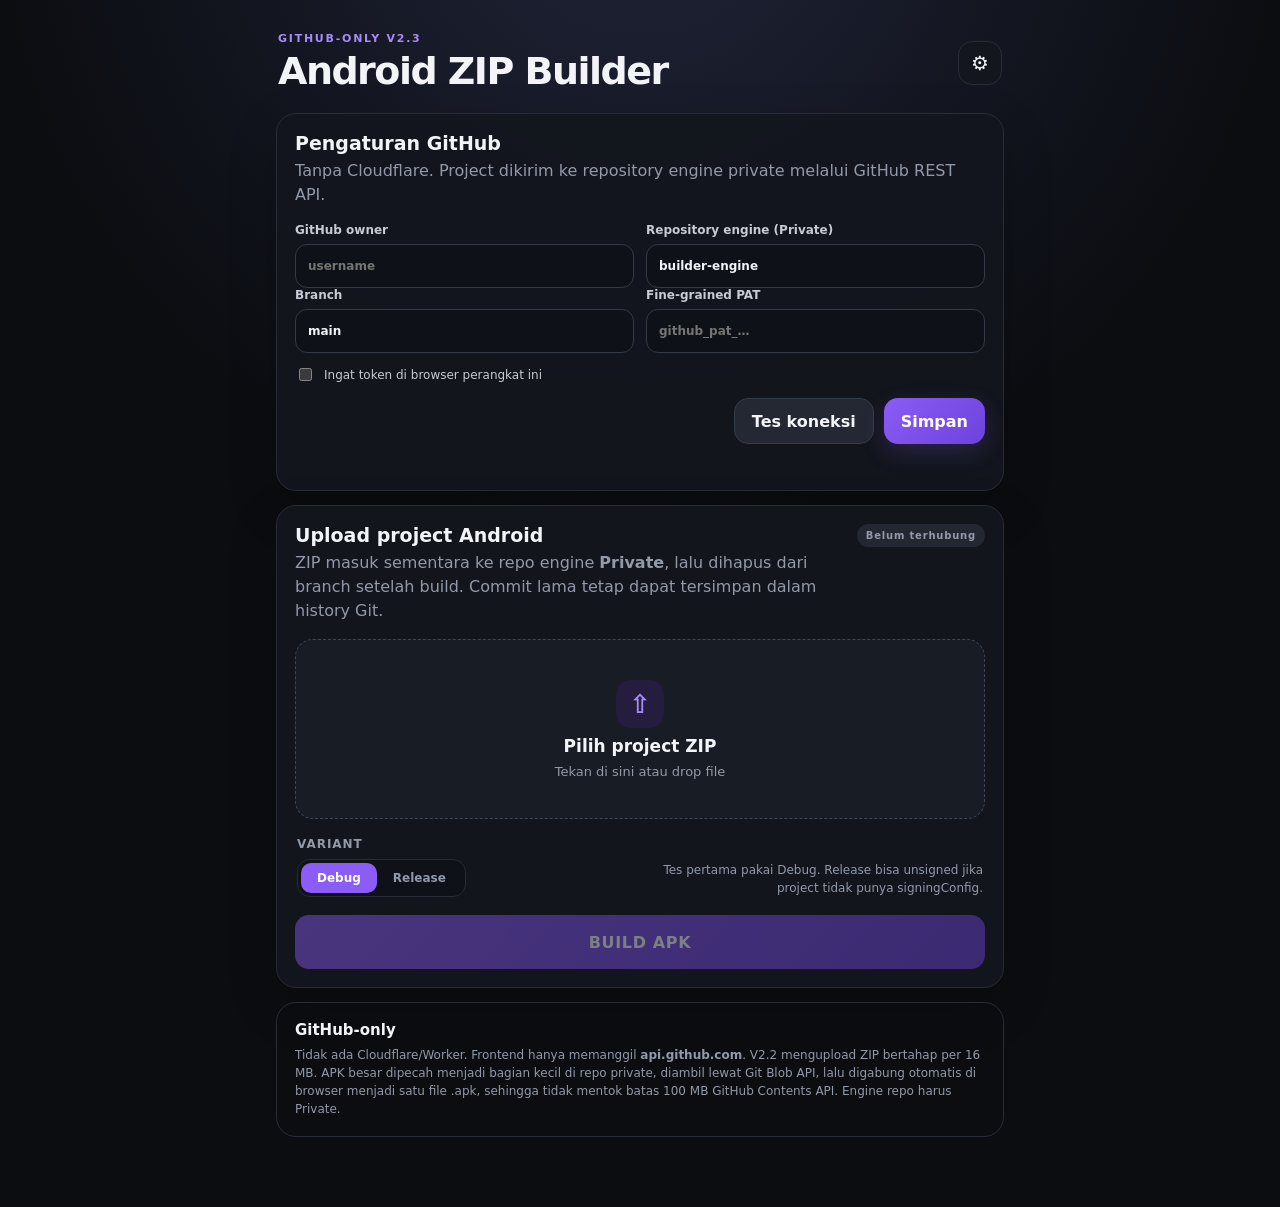
==== index.html @ 6edf6324 "Update version to V2.3 and refine notes Updated version number and modified description for GitHub-o" ====
<!doctype html>
<html lang="id">
<head>
  <meta charset="utf-8">
  <meta name="viewport" content="width=device-width, initial-scale=1, viewport-fit=cover">
  <meta name="theme-color" content="#111318">
  <title>Android ZIP Builder</title>
  <link rel="stylesheet" href="styles.css">
</head>
<body>
  <main class="shell">
    <header class="topbar">
      <div>
        <div class="eyebrow">GITHUB-ONLY V2.3</div>
        <h1>Android ZIP Builder</h1>
      </div>
      <button id="settingsButton" class="icon-button" type="button" aria-label="Pengaturan">⚙</button>
    </header>

    <section id="setupCard" class="card setup-card hidden">
      <div class="card-head">
        <div>
          <h2>Pengaturan GitHub</h2>
          <p>Tanpa Cloudflare. Project dikirim ke repository engine private melalui GitHub REST API.</p>
        </div>
      </div>
      <div class="grid two">
        <label>GitHub owner
          <input id="ownerInput" autocomplete="username" placeholder="username">
        </label>
        <label>Repository engine (Private)
          <input id="repoInput" placeholder="builder-engine">
        </label>
      </div>
      <div class="grid two">
        <label>Branch
          <input id="branchInput" value="main" placeholder="main">
        </label>
        <label>Fine-grained PAT
          <input id="tokenInput" type="password" autocomplete="off" placeholder="github_pat_…">
        </label>
      </div>
      <label class="checkbox-row">
        <input id="rememberTokenInput" type="checkbox">
        <span>Ingat token di browser perangkat ini</span>
      </label>
      <div class="row actions-row">
        <button id="testButton" class="button secondary" type="button">Tes koneksi</button>
        <button id="saveButton" class="button primary" type="button">Simpan</button>
      </div>
      <div id="connectionResult" class="micro"></div>
    </section>

    <section class="card hero-card">
      <div class="card-head">
        <div>
          <h2>Upload project Android</h2>
          <p>ZIP masuk sementara ke repo engine <b>Private</b>, lalu dihapus dari branch setelah build. Commit lama tetap dapat tersimpan dalam history Git.</p>
        </div>
        <span id="connectionBadge" class="badge muted">Belum terhubung</span>
      </div>

      <input id="fileInput" type="file" accept=".zip,application/zip" hidden>
      <button id="dropZone" class="drop-zone" type="button">
        <span class="drop-icon">⇧</span>
        <strong id="fileTitle">Pilih project ZIP</strong>
        <span id="fileMeta">Tekan di sini atau drop file</span>
      </button>

      <div class="build-options">
        <div>
          <span class="label-title">Variant</span>
          <div class="segmented" role="group" aria-label="Build variant">
            <label><input type="radio" name="variant" value="debug" checked><span>Debug</span></label>
            <label><input type="radio" name="variant" value="release"><span>Release</span></label>
          </div>
        </div>
        <p class="hint">Tes pertama pakai Debug. Release bisa unsigned jika project tidak punya signingConfig.</p>
      </div>

      <button id="buildButton" class="button primary build-button" type="button" disabled>BUILD APK</button>
    </section>

    <section id="statusCard" class="card hidden">
      <div class="card-head">
        <div>
          <h2 id="statusTitle">Menyiapkan build</h2>
          <p id="statusSubtitle">Belum ada proses.</p>
        </div>
        <span id="statusBadge" class="badge">WAIT</span>
      </div>
      <div class="progress-track"><div id="progressBar" class="progress-bar"></div></div>
      <div id="steps" class="steps"></div>
      <pre id="logBox" class="log-box"></pre>
      <div id="resultArea" class="result-area hidden"></div>
    </section>

    <section class="card note-card">
      <h3>GitHub-only</h3>
      <p>Tidak ada Cloudflare/Worker. Frontend hanya memanggil <b>api.github.com</b>. V2.2 mengupload ZIP bertahap per 16 MB. APK besar dipecah menjadi bagian kecil di repo private, diambil lewat Git Blob API, lalu digabung otomatis di browser menjadi satu file .apk, sehingga tidak mentok batas 100 MB GitHub Contents API. Engine repo harus Private.</p>
    </section>
  </main>

  <script src="app.js?v=230fix"></script>
</body>
  </html>
---- styles.css ----
:root {
  color-scheme: dark;
  --bg: #0b0d11;
  --panel: #13161d;
  --panel-2: #181c24;
  --line: #272c37;
  --text: #f2f4f8;
  --muted: #9299a8;
  --accent: #8b5cf6;
  --accent-2: #a78bfa;
  --ok: #32d583;
  --bad: #f97066;
  --warn: #fdb022;
  --radius: 20px;
  font-family: Inter, ui-sans-serif, system-ui, -apple-system, BlinkMacSystemFont, "Segoe UI", sans-serif;
}
* { box-sizing: border-box; }
body {
  margin: 0;
  min-height: 100vh;
  background: radial-gradient(circle at 50% -10%, #202438 0, var(--bg) 44%);
  color: var(--text);
}
button, input { font: inherit; }
button { -webkit-tap-highlight-color: transparent; }
.shell { width: min(760px, 100%); margin: 0 auto; padding: 24px 16px 56px; }
.topbar { display: flex; align-items: center; justify-content: space-between; gap: 16px; padding: 8px 2px 20px; }
h1, h2, h3, p { margin-top: 0; }
h1 { margin-bottom: 0; font-size: clamp(26px, 7vw, 38px); letter-spacing: -0.04em; }
h2 { margin-bottom: 5px; font-size: 19px; }
h3 { margin-bottom: 7px; font-size: 15px; }
p { margin-bottom: 0; color: var(--muted); line-height: 1.5; }
.eyebrow { color: var(--accent-2); font-size: 11px; font-weight: 800; letter-spacing: .16em; margin-bottom: 4px; }
.card { background: color-mix(in srgb, var(--panel) 94%, transparent); border: 1px solid var(--line); border-radius: var(--radius); padding: 18px; margin-bottom: 14px; box-shadow: 0 18px 50px rgba(0,0,0,.18); }
.card-head { display: flex; justify-content: space-between; gap: 12px; align-items: flex-start; margin-bottom: 16px; }
.icon-button { width: 44px; height: 44px; border-radius: 14px; border: 1px solid var(--line); background: var(--panel); color: var(--text); font-size: 20px; }
.drop-zone { width: 100%; min-height: 180px; border: 1.5px dashed #3d4454; border-radius: 18px; background: var(--panel-2); color: var(--text); display: flex; flex-direction: column; justify-content: center; align-items: center; gap: 8px; padding: 24px; cursor: pointer; }
.drop-zone.drag { border-color: var(--accent-2); background: #1d1830; }
.drop-icon { display: grid; place-items: center; width: 48px; height: 48px; border-radius: 15px; background: #261d3e; color: var(--accent-2); font-size: 26px; font-weight: 800; }
.drop-zone strong { font-size: 17px; }
.drop-zone span:last-child { color: var(--muted); font-size: 13px; }
.build-options { display: flex; justify-content: space-between; align-items: end; gap: 16px; padding: 18px 2px 4px; }
.label-title { display: block; color: var(--muted); font-size: 12px; font-weight: 700; margin-bottom: 8px; text-transform: uppercase; letter-spacing: .08em; }
.segmented { display: inline-flex; background: #0e1117; border: 1px solid var(--line); border-radius: 13px; padding: 3px; }
.segmented input { display: none; }
.segmented span { display: block; padding: 8px 16px; border-radius: 10px; color: var(--muted); cursor: pointer; }
.segmented input:checked + span { background: var(--accent); color: white; }
.hint { max-width: 330px; font-size: 12px; text-align: right; }
.button { border: 0; border-radius: 14px; min-height: 46px; padding: 0 17px; font-weight: 800; cursor: pointer; }
.button.primary { color: white; background: linear-gradient(135deg, var(--accent), #6d42dc); box-shadow: 0 8px 24px rgba(139,92,246,.2); }
.button.secondary { color: var(--text); background: #232833; border: 1px solid #343b49; }
.button:disabled { opacity: .45; cursor: not-allowed; box-shadow: none; }
.build-button { width: 100%; margin-top: 14px; min-height: 54px; letter-spacing: .04em; }
.badge { border-radius: 999px; padding: 6px 9px; font-size: 10px; font-weight: 900; letter-spacing: .08em; color: #d8ccff; background: #2d2250; white-space: nowrap; }
.badge.muted { color: var(--muted); background: #232732; }
.badge.ok { color: #b8f6d5; background: #123525; }
.badge.bad { color: #ffd0cc; background: #471c1b; }
.grid { display: grid; gap: 12px; }
.grid.two { grid-template-columns: 1fr 1fr; }
label { color: #c6cbd5; font-size: 12px; font-weight: 700; }
input[type=text], input[type=password], input:not([type]) { width: 100%; margin-top: 7px; min-height: 44px; border: 1px solid #343a46; border-radius: 12px; background: #0e1117; color: var(--text); padding: 0 12px; outline: none; }
input:focus { border-color: var(--accent-2); }
.checkbox-row { display: flex; align-items: center; gap: 9px; margin-top: 12px; font-weight: 500; }
.row { display: flex; gap: 10px; align-items: center; }
.actions-row { justify-content: flex-end; margin-top: 14px; }
.micro { min-height: 18px; color: var(--muted); font-size: 12px; margin-top: 10px; }
.progress-track { height: 8px; border-radius: 999px; background: #0d1016; overflow: hidden; border: 1px solid #252a34; }
.progress-bar { width: 3%; height: 100%; background: linear-gradient(90deg, var(--accent), var(--accent-2)); transition: width .35s ease; }
.steps { display: grid; gap: 7px; margin: 15px 0; }
.step { display: flex; gap: 10px; align-items: center; background: #10131a; border: 1px solid #242934; border-radius: 11px; padding: 9px 11px; font-size: 12px; color: #c8cdd7; }
.step .dot { width: 8px; height: 8px; border-radius: 50%; background: #535b69; flex: 0 0 auto; }
.step.active .dot { background: var(--warn); box-shadow: 0 0 0 4px rgba(253,176,34,.1); }
.step.done .dot { background: var(--ok); }
.step.failed .dot { background: var(--bad); }
.log-box { display: none; max-height: 260px; overflow: auto; background: #080a0e; border: 1px solid #252a33; border-radius: 12px; padding: 12px; color: #b8bfcc; font: 11px/1.55 ui-monospace, SFMono-Regular, Menlo, monospace; white-space: pre-wrap; }
.result-area { margin-top: 14px; display: grid; gap: 9px; }
.result-row { display: flex; justify-content: space-between; gap: 12px; align-items: center; padding: 11px 12px; border-radius: 12px; border: 1px solid #2d3440; background: #10141b; }
.result-row .name { min-width: 0; overflow: hidden; text-overflow: ellipsis; white-space: nowrap; font-size: 12px; }
.result-row button { flex: 0 0 auto; }
.note-card { background: transparent; box-shadow: none; }
.note-card p { font-size: 12px; }
.hidden { display: none !important; }

@media (max-width: 620px) {
  .shell { padding-top: 14px; }
  .grid.two { grid-template-columns: 1fr; }
  .build-options { align-items: flex-start; flex-direction: column; }
  .hint { text-align: left; }
  .card { padding: 16px; }
  .card-head { align-items: flex-start; }
         }
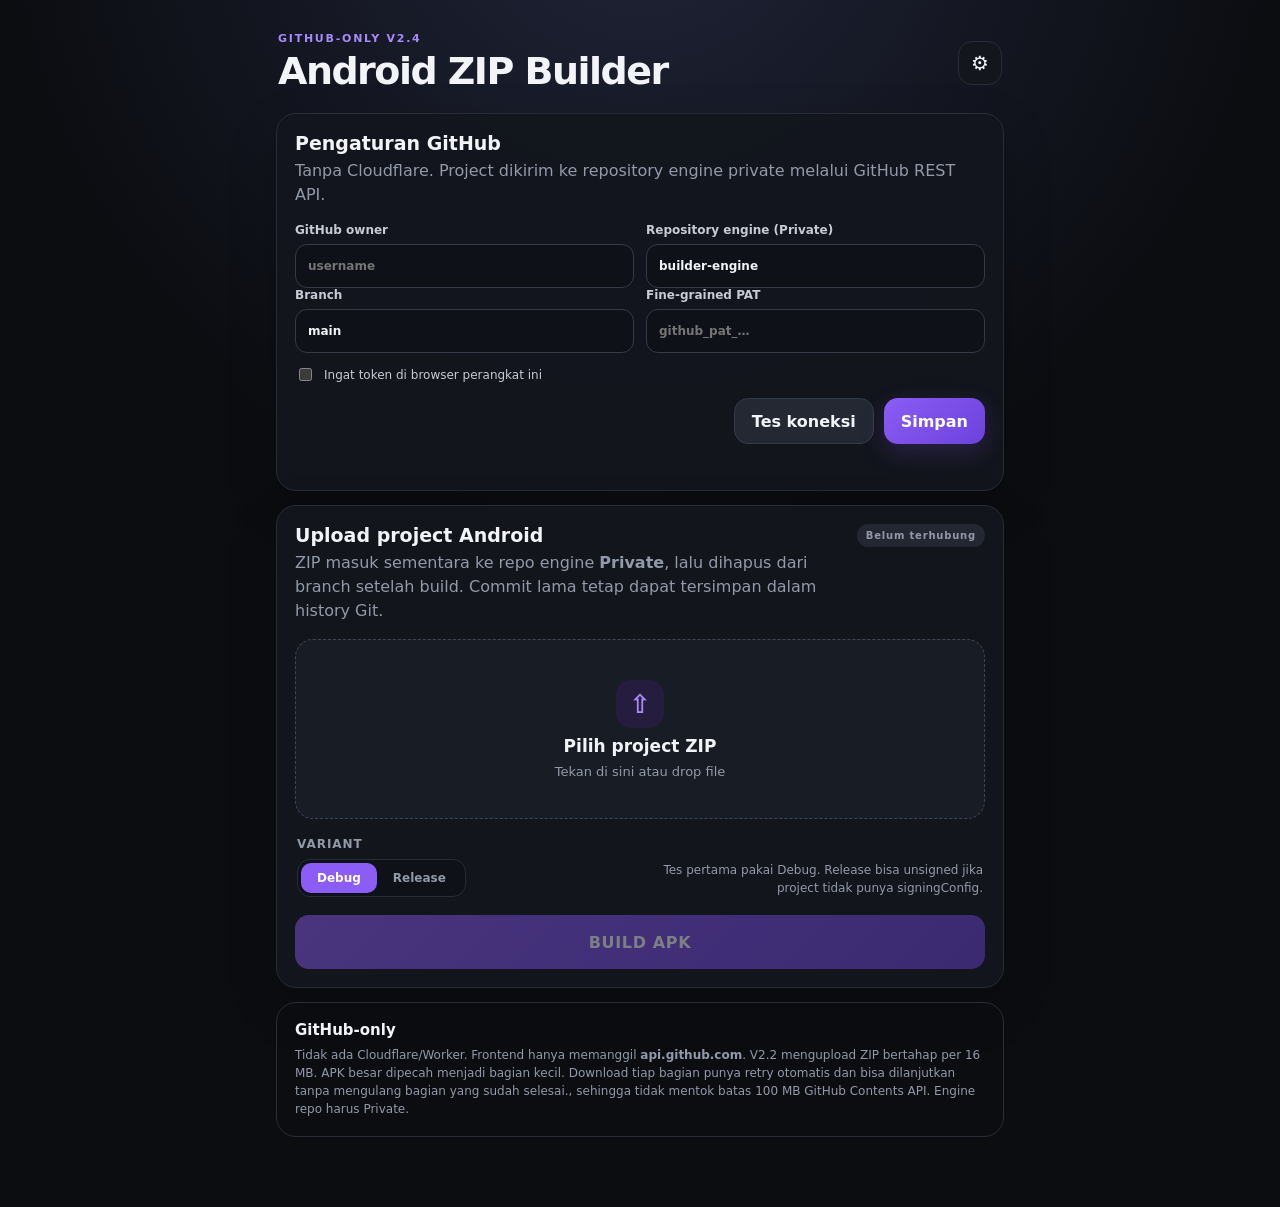
==== commit 8100e371: "Update version to V2.4 and enhance note details Updated version number and improved description for " ====
--- a/index.html
+++ b/index.html
@@ -11,7 +11,7 @@
   <main class="shell">
     <header class="topbar">
       <div>
-        <div class="eyebrow">GITHUB-ONLY V2.3</div>
+        <div class="eyebrow">GITHUB-ONLY V2.4</div>
         <h1>Android ZIP Builder</h1>
       </div>
       <button id="settingsButton" class="icon-button" type="button" aria-label="Pengaturan">⚙</button>
@@ -97,11 +97,10 @@
 
     <section class="card note-card">
       <h3>GitHub-only</h3>
-      <p>Tidak ada Cloudflare/Worker. Frontend hanya memanggil <b>api.github.com</b>. V2.2 mengupload ZIP bertahap per 16 MB. APK besar dipecah menjadi bagian kecil di repo private, diambil lewat Git Blob API, lalu digabung otomatis di browser menjadi satu file .apk, sehingga tidak mentok batas 100 MB GitHub Contents API. Engine repo harus Private.</p>
+      <p>Tidak ada Cloudflare/Worker. Frontend hanya memanggil <b>api.github.com</b>. V2.2 mengupload ZIP bertahap per 16 MB. APK besar dipecah menjadi bagian kecil. Download tiap bagian punya retry otomatis dan bisa dilanjutkan tanpa mengulang bagian yang sudah selesai., sehingga tidak mentok batas 100 MB GitHub Contents API. Engine repo harus Private.</p>
     </section>
   </main>
 
-  <script src="app.js?v=230fix"></script>
+  <script src="app.js?v=240retry"></script>
 </body>
-  </html>
-  
+</html>
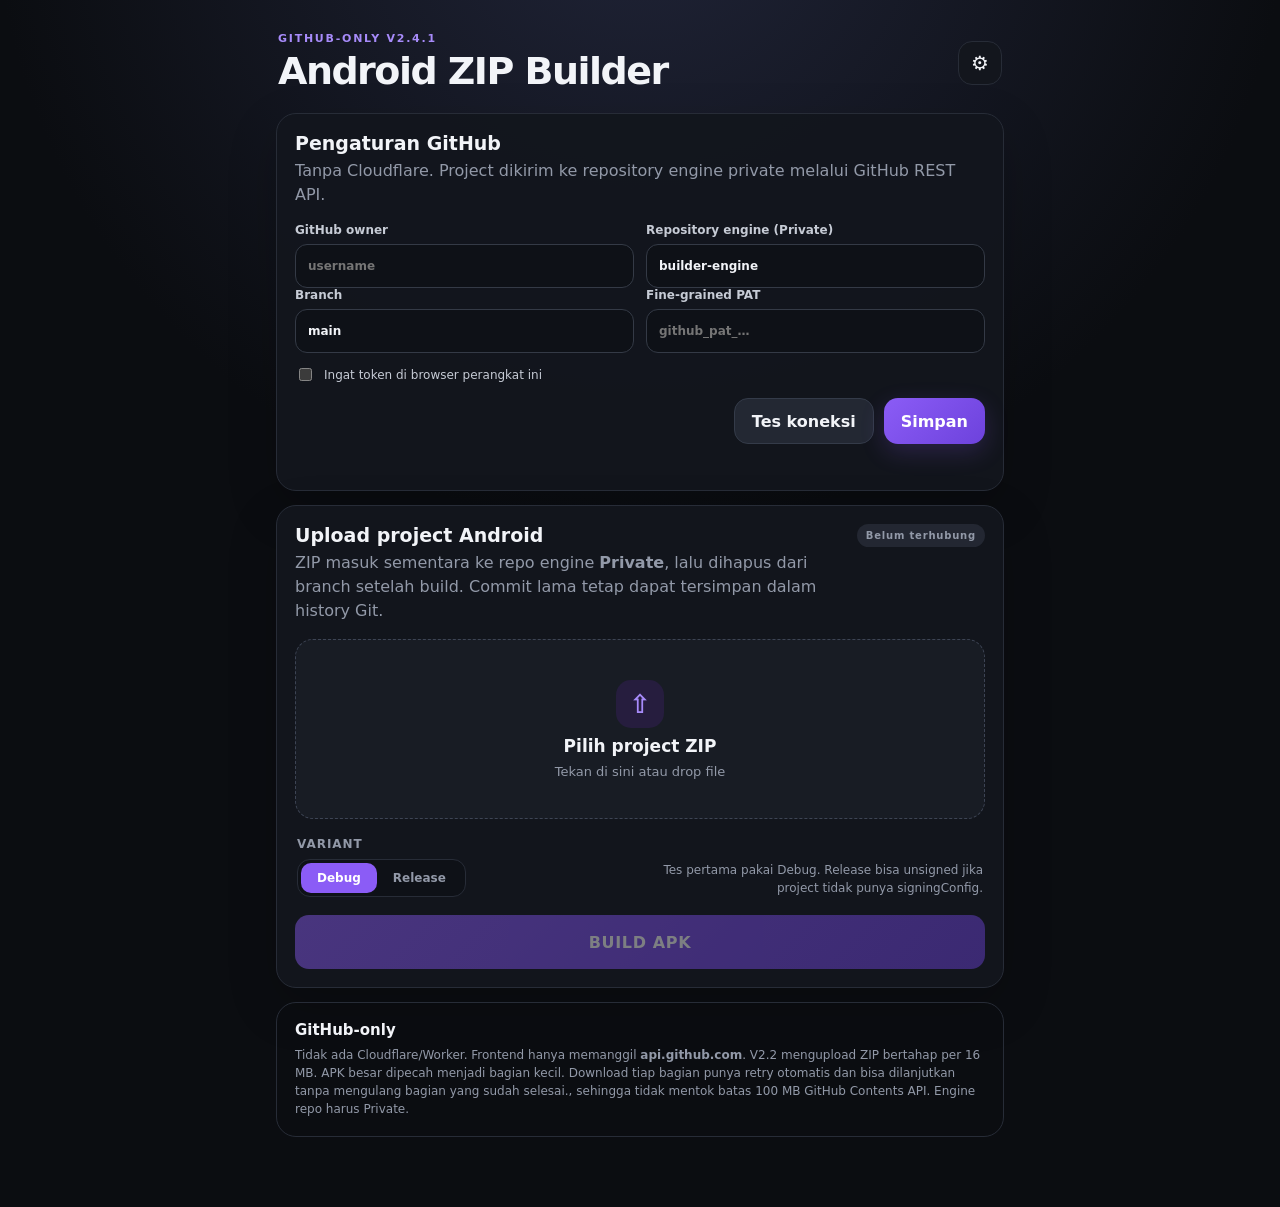
==== commit ab7d3ffa: "Update version number and script source in index.html" ====
--- a/index.html
+++ b/index.html
@@ -11,7 +11,7 @@
   <main class="shell">
     <header class="topbar">
       <div>
-        <div class="eyebrow">GITHUB-ONLY V2.4</div>
+        <div class="eyebrow">GITHUB-ONLY V2.4.1</div>
         <h1>Android ZIP Builder</h1>
       </div>
       <button id="settingsButton" class="icon-button" type="button" aria-label="Pengaturan">⚙</button>
@@ -101,6 +101,7 @@
     </section>
   </main>
 
-  <script src="app.js?v=240retry"></script>
+  <script src="app.js?v=241log"></script>
 </body>
-</html>
+  </html>
+  
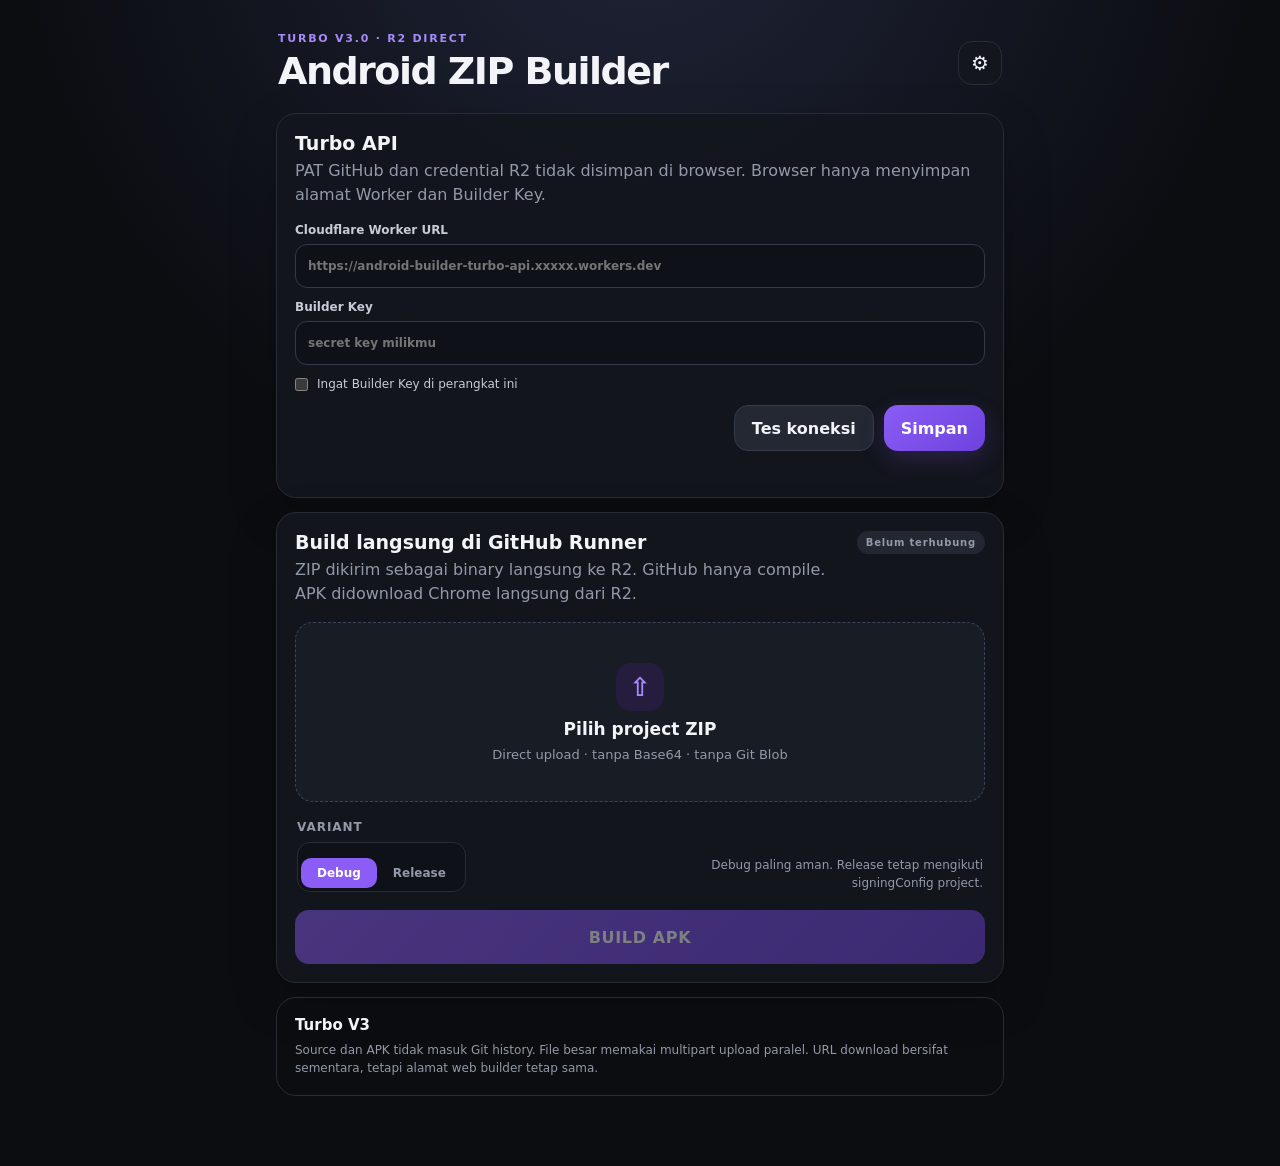
==== commit 47960e70: "Add files via upload" ====
--- a/index.html
+++ b/index.html
@@ -3,15 +3,15 @@
 <head>
   <meta charset="utf-8">
   <meta name="viewport" content="width=device-width, initial-scale=1, viewport-fit=cover">
-  <meta name="theme-color" content="#111318">
-  <title>Android ZIP Builder</title>
-  <link rel="stylesheet" href="styles.css">
+  <meta name="theme-color" content="#0b0d11">
+  <title>Android ZIP Builder Turbo</title>
+  <link rel="stylesheet" href="styles.css?v=300">
 </head>
 <body>
   <main class="shell">
     <header class="topbar">
       <div>
-        <div class="eyebrow">GITHUB-ONLY V2.4.1</div>
+        <div class="eyebrow">TURBO V3.0 · R2 DIRECT</div>
         <h1>Android ZIP Builder</h1>
       </div>
       <button id="settingsButton" class="icon-button" type="button" aria-label="Pengaturan">⚙</button>
@@ -20,29 +20,19 @@
     <section id="setupCard" class="card setup-card hidden">
       <div class="card-head">
         <div>
-          <h2>Pengaturan GitHub</h2>
-          <p>Tanpa Cloudflare. Project dikirim ke repository engine private melalui GitHub REST API.</p>
+          <h2>Turbo API</h2>
+          <p>PAT GitHub dan credential R2 tidak disimpan di browser. Browser hanya menyimpan alamat Worker dan Builder Key.</p>
         </div>
       </div>
-      <div class="grid two">
-        <label>GitHub owner
-          <input id="ownerInput" autocomplete="username" placeholder="username">
-        </label>
-        <label>Repository engine (Private)
-          <input id="repoInput" placeholder="builder-engine">
-        </label>
-      </div>
-      <div class="grid two">
-        <label>Branch
-          <input id="branchInput" value="main" placeholder="main">
-        </label>
-        <label>Fine-grained PAT
-          <input id="tokenInput" type="password" autocomplete="off" placeholder="github_pat_…">
-        </label>
-      </div>
+      <label>Cloudflare Worker URL
+        <input id="workerInput" type="text" inputmode="url" placeholder="https://android-builder-turbo-api.xxxxx.workers.dev">
+      </label>
+      <label>Builder Key
+        <input id="keyInput" type="password" autocomplete="off" placeholder="secret key milikmu">
+      </label>
       <label class="checkbox-row">
-        <input id="rememberTokenInput" type="checkbox">
-        <span>Ingat token di browser perangkat ini</span>
+        <input id="rememberKeyInput" type="checkbox">
+        <span>Ingat Builder Key di perangkat ini</span>
       </label>
       <div class="row actions-row">
         <button id="testButton" class="button secondary" type="button">Tes koneksi</button>
@@ -54,8 +44,8 @@
     <section class="card hero-card">
       <div class="card-head">
         <div>
-          <h2>Upload project Android</h2>
-          <p>ZIP masuk sementara ke repo engine <b>Private</b>, lalu dihapus dari branch setelah build. Commit lama tetap dapat tersimpan dalam history Git.</p>
+          <h2>Build langsung di GitHub Runner</h2>
+          <p>ZIP dikirim sebagai binary langsung ke R2. GitHub hanya compile. APK didownload Chrome langsung dari R2.</p>
         </div>
         <span id="connectionBadge" class="badge muted">Belum terhubung</span>
       </div>
@@ -64,7 +54,7 @@
       <button id="dropZone" class="drop-zone" type="button">
         <span class="drop-icon">⇧</span>
         <strong id="fileTitle">Pilih project ZIP</strong>
-        <span id="fileMeta">Tekan di sini atau drop file</span>
+        <span id="fileMeta">Direct upload · tanpa Base64 · tanpa Git Blob</span>
       </button>
 
       <div class="build-options">
@@ -75,7 +65,7 @@
             <label><input type="radio" name="variant" value="release"><span>Release</span></label>
           </div>
         </div>
-        <p class="hint">Tes pertama pakai Debug. Release bisa unsigned jika project tidak punya signingConfig.</p>
+        <p class="hint">Debug paling aman. Release tetap mengikuti signingConfig project.</p>
       </div>
 
       <button id="buildButton" class="button primary build-button" type="button" disabled>BUILD APK</button>
@@ -90,18 +80,18 @@
         <span id="statusBadge" class="badge">WAIT</span>
       </div>
       <div class="progress-track"><div id="progressBar" class="progress-bar"></div></div>
+      <div id="speedLine" class="speed-line"></div>
       <div id="steps" class="steps"></div>
       <pre id="logBox" class="log-box"></pre>
       <div id="resultArea" class="result-area hidden"></div>
     </section>
 
     <section class="card note-card">
-      <h3>GitHub-only</h3>
-      <p>Tidak ada Cloudflare/Worker. Frontend hanya memanggil <b>api.github.com</b>. V2.2 mengupload ZIP bertahap per 16 MB. APK besar dipecah menjadi bagian kecil. Download tiap bagian punya retry otomatis dan bisa dilanjutkan tanpa mengulang bagian yang sudah selesai., sehingga tidak mentok batas 100 MB GitHub Contents API. Engine repo harus Private.</p>
+      <h3>Turbo V3</h3>
+      <p>Source dan APK tidak masuk Git history. File besar memakai multipart upload paralel. URL download bersifat sementara, tetapi alamat web builder tetap sama.</p>
     </section>
   </main>
 
-  <script src="app.js?v=241log"></script>
+  <script src="app.js?v=300"></script>
 </body>
-  </html>
-  
+</html>
--- a/styles.css
+++ b/styles.css
@@ -1,92 +1,18 @@
 :root {
   color-scheme: dark;
-  --bg: #0b0d11;
-  --panel: #13161d;
-  --panel-2: #181c24;
-  --line: #272c37;
-  --text: #f2f4f8;
-  --muted: #9299a8;
-  --accent: #8b5cf6;
-  --accent-2: #a78bfa;
-  --ok: #32d583;
-  --bad: #f97066;
-  --warn: #fdb022;
-  --radius: 20px;
-  font-family: Inter, ui-sans-serif, system-ui, -apple-system, BlinkMacSystemFont, "Segoe UI", sans-serif;
+  --bg:#0b0d11;--panel:#13161d;--panel2:#181c24;--line:#272c37;
+  --text:#f2f4f8;--muted:#9299a8;--accent:#8b5cf6;--accent2:#a78bfa;
+  --ok:#32d583;--bad:#f97066;--warn:#fdb022;--radius:20px;
+  font-family:Inter,ui-sans-serif,system-ui,-apple-system,BlinkMacSystemFont,"Segoe UI",sans-serif;
 }
-* { box-sizing: border-box; }
-body {
-  margin: 0;
-  min-height: 100vh;
-  background: radial-gradient(circle at 50% -10%, #202438 0, var(--bg) 44%);
-  color: var(--text);
-}
-button, input { font: inherit; }
-button { -webkit-tap-highlight-color: transparent; }
-.shell { width: min(760px, 100%); margin: 0 auto; padding: 24px 16px 56px; }
-.topbar { display: flex; align-items: center; justify-content: space-between; gap: 16px; padding: 8px 2px 20px; }
-h1, h2, h3, p { margin-top: 0; }
-h1 { margin-bottom: 0; font-size: clamp(26px, 7vw, 38px); letter-spacing: -0.04em; }
-h2 { margin-bottom: 5px; font-size: 19px; }
-h3 { margin-bottom: 7px; font-size: 15px; }
-p { margin-bottom: 0; color: var(--muted); line-height: 1.5; }
-.eyebrow { color: var(--accent-2); font-size: 11px; font-weight: 800; letter-spacing: .16em; margin-bottom: 4px; }
-.card { background: color-mix(in srgb, var(--panel) 94%, transparent); border: 1px solid var(--line); border-radius: var(--radius); padding: 18px; margin-bottom: 14px; box-shadow: 0 18px 50px rgba(0,0,0,.18); }
-.card-head { display: flex; justify-content: space-between; gap: 12px; align-items: flex-start; margin-bottom: 16px; }
-.icon-button { width: 44px; height: 44px; border-radius: 14px; border: 1px solid var(--line); background: var(--panel); color: var(--text); font-size: 20px; }
-.drop-zone { width: 100%; min-height: 180px; border: 1.5px dashed #3d4454; border-radius: 18px; background: var(--panel-2); color: var(--text); display: flex; flex-direction: column; justify-content: center; align-items: center; gap: 8px; padding: 24px; cursor: pointer; }
-.drop-zone.drag { border-color: var(--accent-2); background: #1d1830; }
-.drop-icon { display: grid; place-items: center; width: 48px; height: 48px; border-radius: 15px; background: #261d3e; color: var(--accent-2); font-size: 26px; font-weight: 800; }
-.drop-zone strong { font-size: 17px; }
-.drop-zone span:last-child { color: var(--muted); font-size: 13px; }
-.build-options { display: flex; justify-content: space-between; align-items: end; gap: 16px; padding: 18px 2px 4px; }
-.label-title { display: block; color: var(--muted); font-size: 12px; font-weight: 700; margin-bottom: 8px; text-transform: uppercase; letter-spacing: .08em; }
-.segmented { display: inline-flex; background: #0e1117; border: 1px solid var(--line); border-radius: 13px; padding: 3px; }
-.segmented input { display: none; }
-.segmented span { display: block; padding: 8px 16px; border-radius: 10px; color: var(--muted); cursor: pointer; }
-.segmented input:checked + span { background: var(--accent); color: white; }
-.hint { max-width: 330px; font-size: 12px; text-align: right; }
-.button { border: 0; border-radius: 14px; min-height: 46px; padding: 0 17px; font-weight: 800; cursor: pointer; }
-.button.primary { color: white; background: linear-gradient(135deg, var(--accent), #6d42dc); box-shadow: 0 8px 24px rgba(139,92,246,.2); }
-.button.secondary { color: var(--text); background: #232833; border: 1px solid #343b49; }
-.button:disabled { opacity: .45; cursor: not-allowed; box-shadow: none; }
-.build-button { width: 100%; margin-top: 14px; min-height: 54px; letter-spacing: .04em; }
-.badge { border-radius: 999px; padding: 6px 9px; font-size: 10px; font-weight: 900; letter-spacing: .08em; color: #d8ccff; background: #2d2250; white-space: nowrap; }
-.badge.muted { color: var(--muted); background: #232732; }
-.badge.ok { color: #b8f6d5; background: #123525; }
-.badge.bad { color: #ffd0cc; background: #471c1b; }
-.grid { display: grid; gap: 12px; }
-.grid.two { grid-template-columns: 1fr 1fr; }
-label { color: #c6cbd5; font-size: 12px; font-weight: 700; }
-input[type=text], input[type=password], input:not([type]) { width: 100%; margin-top: 7px; min-height: 44px; border: 1px solid #343a46; border-radius: 12px; background: #0e1117; color: var(--text); padding: 0 12px; outline: none; }
-input:focus { border-color: var(--accent-2); }
-.checkbox-row { display: flex; align-items: center; gap: 9px; margin-top: 12px; font-weight: 500; }
-.row { display: flex; gap: 10px; align-items: center; }
-.actions-row { justify-content: flex-end; margin-top: 14px; }
-.micro { min-height: 18px; color: var(--muted); font-size: 12px; margin-top: 10px; }
-.progress-track { height: 8px; border-radius: 999px; background: #0d1016; overflow: hidden; border: 1px solid #252a34; }
-.progress-bar { width: 3%; height: 100%; background: linear-gradient(90deg, var(--accent), var(--accent-2)); transition: width .35s ease; }
-.steps { display: grid; gap: 7px; margin: 15px 0; }
-.step { display: flex; gap: 10px; align-items: center; background: #10131a; border: 1px solid #242934; border-radius: 11px; padding: 9px 11px; font-size: 12px; color: #c8cdd7; }
-.step .dot { width: 8px; height: 8px; border-radius: 50%; background: #535b69; flex: 0 0 auto; }
-.step.active .dot { background: var(--warn); box-shadow: 0 0 0 4px rgba(253,176,34,.1); }
-.step.done .dot { background: var(--ok); }
-.step.failed .dot { background: var(--bad); }
-.log-box { display: none; max-height: 260px; overflow: auto; background: #080a0e; border: 1px solid #252a33; border-radius: 12px; padding: 12px; color: #b8bfcc; font: 11px/1.55 ui-monospace, SFMono-Regular, Menlo, monospace; white-space: pre-wrap; }
-.result-area { margin-top: 14px; display: grid; gap: 9px; }
-.result-row { display: flex; justify-content: space-between; gap: 12px; align-items: center; padding: 11px 12px; border-radius: 12px; border: 1px solid #2d3440; background: #10141b; }
-.result-row .name { min-width: 0; overflow: hidden; text-overflow: ellipsis; white-space: nowrap; font-size: 12px; }
-.result-row button { flex: 0 0 auto; }
-.note-card { background: transparent; box-shadow: none; }
-.note-card p { font-size: 12px; }
-.hidden { display: none !important; }
-
-@media (max-width: 620px) {
-  .shell { padding-top: 14px; }
-  .grid.two { grid-template-columns: 1fr; }
-  .build-options { align-items: flex-start; flex-direction: column; }
-  .hint { text-align: left; }
-  .card { padding: 16px; }
-  .card-head { align-items: flex-start; }
-         }
-                                                           
+*{box-sizing:border-box} body{margin:0;min-height:100vh;background:radial-gradient(circle at 50% -10%,#202438 0,var(--bg) 44%);color:var(--text)}
+button,input{font:inherit} button{-webkit-tap-highlight-color:transparent}.shell{width:min(760px,100%);margin:0 auto;padding:24px 16px 56px}
+.topbar{display:flex;align-items:center;justify-content:space-between;gap:16px;padding:8px 2px 20px}h1,h2,h3,p{margin-top:0}h1{margin-bottom:0;font-size:clamp(26px,7vw,38px);letter-spacing:-.04em}h2{margin-bottom:5px;font-size:19px}h3{margin-bottom:7px;font-size:15px}p{margin-bottom:0;color:var(--muted);line-height:1.5}.eyebrow{color:var(--accent2);font-size:11px;font-weight:800;letter-spacing:.16em;margin-bottom:4px}
+.card{background:color-mix(in srgb,var(--panel) 94%,transparent);border:1px solid var(--line);border-radius:var(--radius);padding:18px;margin-bottom:14px;box-shadow:0 18px 50px rgba(0,0,0,.18)}.card-head{display:flex;justify-content:space-between;gap:12px;align-items:flex-start;margin-bottom:16px}.icon-button{width:44px;height:44px;border-radius:14px;border:1px solid var(--line);background:var(--panel);color:var(--text);font-size:20px}
+.drop-zone{width:100%;min-height:180px;border:1.5px dashed #3d4454;border-radius:18px;background:var(--panel2);color:var(--text);display:flex;flex-direction:column;justify-content:center;align-items:center;gap:8px;padding:24px;cursor:pointer}.drop-zone.drag{border-color:var(--accent2);background:#1d1830}.drop-icon{display:grid;place-items:center;width:48px;height:48px;border-radius:15px;background:#261d3e;color:var(--accent2);font-size:26px;font-weight:800}.drop-zone strong{font-size:17px}.drop-zone span:last-child{color:var(--muted);font-size:13px}
+.build-options{display:flex;justify-content:space-between;align-items:end;gap:16px;padding:18px 2px 4px}.label-title{display:block;color:var(--muted);font-size:12px;font-weight:700;margin-bottom:8px;text-transform:uppercase;letter-spacing:.08em}.segmented{display:inline-flex;background:#0e1117;border:1px solid var(--line);border-radius:13px;padding:3px}.segmented input{display:none}.segmented span{display:block;padding:8px 16px;border-radius:10px;color:var(--muted);cursor:pointer}.segmented input:checked+span{background:var(--accent);color:#fff}.hint{max-width:330px;font-size:12px;text-align:right}
+.button{border:0;border-radius:14px;min-height:46px;padding:0 17px;font-weight:800;cursor:pointer}.button.primary{color:#fff;background:linear-gradient(135deg,var(--accent),#6d42dc);box-shadow:0 8px 24px rgba(139,92,246,.2)}.button.secondary{color:var(--text);background:#232833;border:1px solid #343b49}.button:disabled{opacity:.45;cursor:not-allowed;box-shadow:none}.build-button{width:100%;margin-top:14px;min-height:54px;letter-spacing:.04em}.badge{border-radius:999px;padding:6px 9px;font-size:10px;font-weight:900;letter-spacing:.08em;color:#d8ccff;background:#2d2250;white-space:nowrap}.badge.muted{color:var(--muted);background:#232732}.badge.ok{color:#b8f6d5;background:#123525}.badge.bad{color:#ffd0cc;background:#471c1b}
+label{display:block;color:#c6cbd5;font-size:12px;font-weight:700;margin-top:12px}input[type=text],input[type=password]{width:100%;margin-top:7px;min-height:44px;border:1px solid #343a46;border-radius:12px;background:#0e1117;color:var(--text);padding:0 12px;outline:none}input:focus{border-color:var(--accent2)}.checkbox-row{display:flex;align-items:center;gap:9px;margin-top:12px;font-weight:500}.checkbox-row input{margin:0}.row{display:flex;gap:10px;align-items:center}.actions-row{justify-content:flex-end;margin-top:14px}.micro{min-height:18px;color:var(--muted);font-size:12px;margin-top:10px}
+.progress-track{height:9px;border-radius:999px;background:#0d1016;overflow:hidden;border:1px solid #252a34}.progress-bar{width:3%;height:100%;background:linear-gradient(90deg,var(--accent),var(--accent2));transition:width .25s ease}.speed-line{min-height:18px;padding-top:8px;color:var(--muted);font-size:11px}.steps{display:grid;gap:7px;margin:12px 0}.step{display:flex;gap:10px;align-items:center;background:#10131a;border:1px solid #242934;border-radius:11px;padding:9px 11px;font-size:12px;color:#c8cdd7}.step .dot{width:8px;height:8px;border-radius:50%;background:#535b69;flex:0 0 auto}.step.active .dot{background:var(--warn);box-shadow:0 0 0 4px rgba(253,176,34,.1)}.step.done .dot{background:var(--ok)}.step.failed .dot{background:var(--bad)}
+.log-box{display:block;max-height:260px;overflow:auto;background:#080a0e;border:1px solid #252a33;border-radius:12px;padding:12px;color:#b8bfcc;font:11px/1.55 ui-monospace,SFMono-Regular,Menlo,monospace;white-space:pre-wrap}.result-area{margin-top:14px;display:grid;gap:9px}.result-row{display:flex;justify-content:space-between;gap:12px;align-items:center;padding:11px 12px;border-radius:12px;border:1px solid #2d3440;background:#10141b}.result-row .name{min-width:0;overflow:hidden;text-overflow:ellipsis;white-space:nowrap;font-size:12px}.result-row button{flex:0 0 auto}.note-card{background:transparent;box-shadow:none}.note-card p{font-size:12px}.hidden{display:none!important}
+@media(max-width:620px){.shell{padding-top:14px}.build-options{align-items:flex-start;flex-direction:column}.hint{text-align:left}.card{padding:16px}.card-head{align-items:flex-start}.result-row{align-items:flex-start;flex-direction:column}.result-row button{width:100%}}
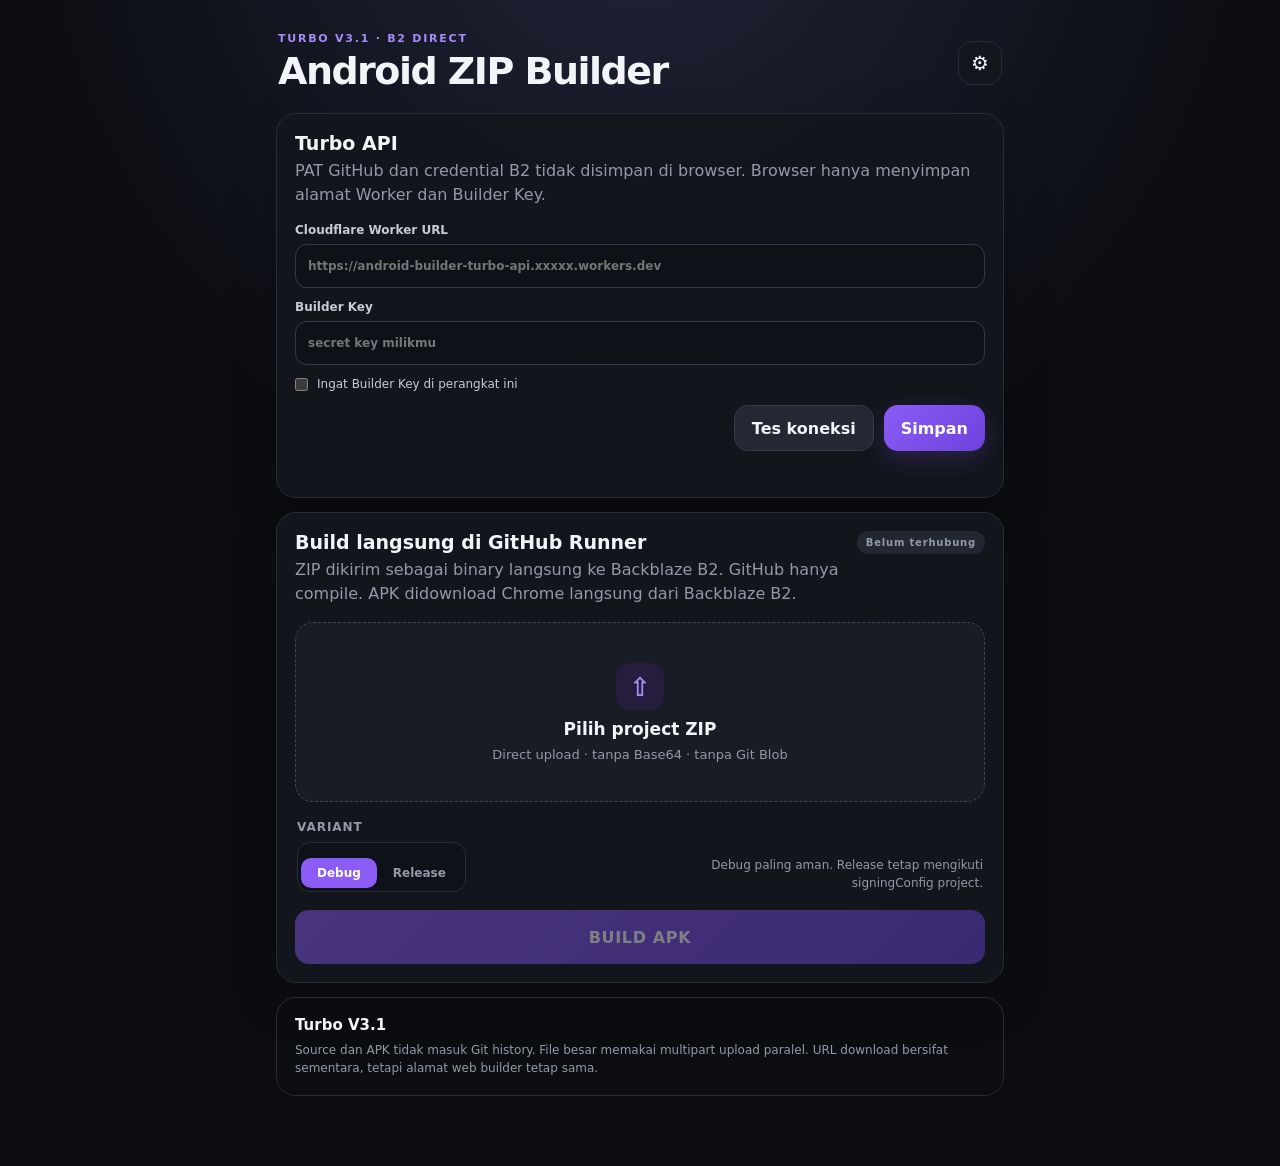
==== commit 4bcb3743: "Add files via upload" ====
--- a/index.html
+++ b/index.html
@@ -5,13 +5,13 @@
   <meta name="viewport" content="width=device-width, initial-scale=1, viewport-fit=cover">
   <meta name="theme-color" content="#0b0d11">
   <title>Android ZIP Builder Turbo</title>
-  <link rel="stylesheet" href="styles.css?v=300">
+  <link rel="stylesheet" href="styles.css?v=310">
 </head>
 <body>
   <main class="shell">
     <header class="topbar">
       <div>
-        <div class="eyebrow">TURBO V3.0 · R2 DIRECT</div>
+        <div class="eyebrow">TURBO V3.1 · B2 DIRECT</div>
         <h1>Android ZIP Builder</h1>
       </div>
       <button id="settingsButton" class="icon-button" type="button" aria-label="Pengaturan">⚙</button>
@@ -21,7 +21,7 @@
       <div class="card-head">
         <div>
           <h2>Turbo API</h2>
-          <p>PAT GitHub dan credential R2 tidak disimpan di browser. Browser hanya menyimpan alamat Worker dan Builder Key.</p>
+          <p>PAT GitHub dan credential B2 tidak disimpan di browser. Browser hanya menyimpan alamat Worker dan Builder Key.</p>
         </div>
       </div>
       <label>Cloudflare Worker URL
@@ -45,7 +45,7 @@
       <div class="card-head">
         <div>
           <h2>Build langsung di GitHub Runner</h2>
-          <p>ZIP dikirim sebagai binary langsung ke R2. GitHub hanya compile. APK didownload Chrome langsung dari R2.</p>
+          <p>ZIP dikirim sebagai binary langsung ke Backblaze B2. GitHub hanya compile. APK didownload Chrome langsung dari Backblaze B2.</p>
         </div>
         <span id="connectionBadge" class="badge muted">Belum terhubung</span>
       </div>
@@ -87,11 +87,11 @@
     </section>
 
     <section class="card note-card">
-      <h3>Turbo V3</h3>
+      <h3>Turbo V3.1</h3>
       <p>Source dan APK tidak masuk Git history. File besar memakai multipart upload paralel. URL download bersifat sementara, tetapi alamat web builder tetap sama.</p>
     </section>
   </main>
 
-  <script src="app.js?v=300"></script>
+  <script src="app.js?v=310"></script>
 </body>
 </html>
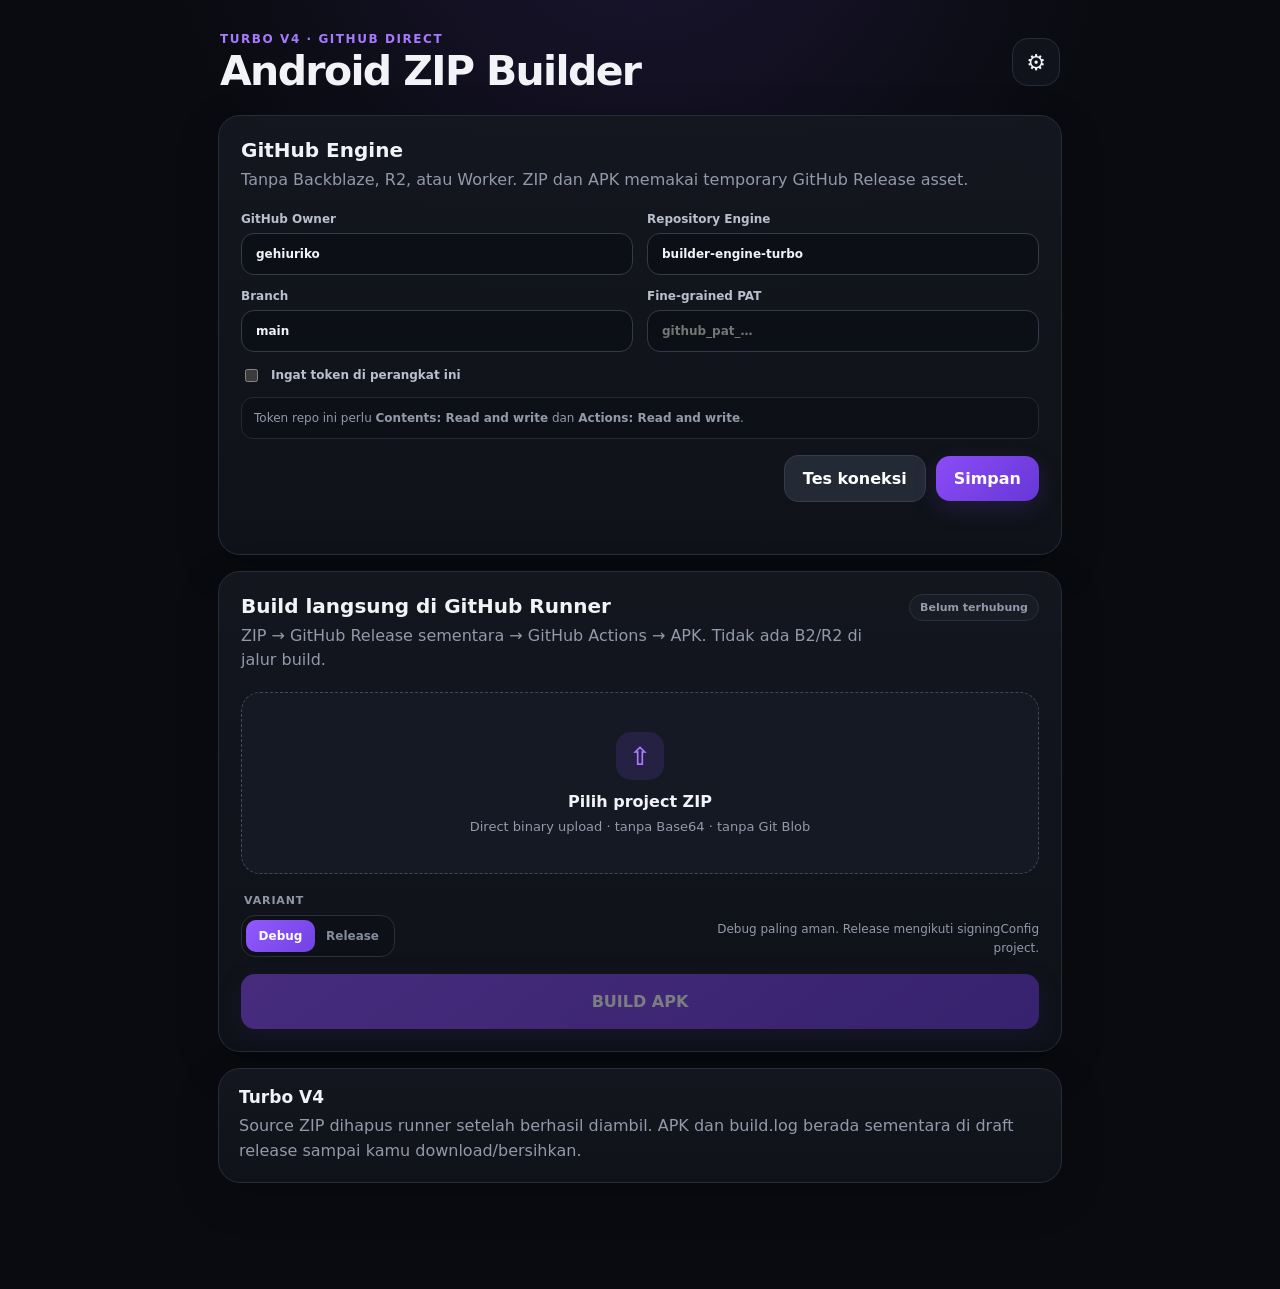
==== commit 353597c1: "Add files via upload" ====
--- a/index.html
+++ b/index.html
@@ -2,16 +2,16 @@
 <html lang="id">
 <head>
   <meta charset="utf-8">
-  <meta name="viewport" content="width=device-width, initial-scale=1, viewport-fit=cover">
-  <meta name="theme-color" content="#0b0d11">
-  <title>Android ZIP Builder Turbo</title>
-  <link rel="stylesheet" href="styles.css?v=310">
+  <meta name="viewport" content="width=device-width,initial-scale=1,viewport-fit=cover">
+  <meta name="theme-color" content="#0d0f14">
+  <title>Android ZIP Builder</title>
+  <link rel="stylesheet" href="styles.css?v=4">
 </head>
 <body>
   <main class="shell">
     <header class="topbar">
       <div>
-        <div class="eyebrow">TURBO V3.1 · B2 DIRECT</div>
+        <div class="eyebrow">TURBO V4 · GITHUB DIRECT</div>
         <h1>Android ZIP Builder</h1>
       </div>
       <button id="settingsButton" class="icon-button" type="button" aria-label="Pengaturan">⚙</button>
@@ -20,20 +20,38 @@
     <section id="setupCard" class="card setup-card hidden">
       <div class="card-head">
         <div>
-          <h2>Turbo API</h2>
-          <p>PAT GitHub dan credential B2 tidak disimpan di browser. Browser hanya menyimpan alamat Worker dan Builder Key.</p>
+          <h2>GitHub Engine</h2>
+          <p>Tanpa Backblaze, R2, atau Worker. ZIP dan APK memakai temporary GitHub Release asset.</p>
         </div>
       </div>
-      <label>Cloudflare Worker URL
-        <input id="workerInput" type="text" inputmode="url" placeholder="https://android-builder-turbo-api.xxxxx.workers.dev">
+
+      <div class="grid two">
+        <label>GitHub Owner
+          <input id="ownerInput" autocomplete="username" value="gehiuriko" placeholder="gehiuriko">
+        </label>
+        <label>Repository Engine
+          <input id="repoInput" value="builder-engine-turbo" placeholder="builder-engine-turbo">
+        </label>
+      </div>
+
+      <div class="grid two">
+        <label>Branch
+          <input id="branchInput" value="main" placeholder="main">
+        </label>
+        <label>Fine-grained PAT
+          <input id="tokenInput" type="password" autocomplete="off" placeholder="github_pat_…">
+        </label>
+      </div>
+
+      <label class="checkbox-row">
+        <input id="rememberTokenInput" type="checkbox">
+        <span>Ingat token di perangkat ini</span>
       </label>
-      <label>Builder Key
-        <input id="keyInput" type="password" autocomplete="off" placeholder="secret key milikmu">
-      </label>
-      <label class="checkbox-row">
-        <input id="rememberKeyInput" type="checkbox">
-        <span>Ingat Builder Key di perangkat ini</span>
-      </label>
+
+      <div class="permission-note">
+        Token repo ini perlu <b>Contents: Read and write</b> dan <b>Actions: Read and write</b>.
+      </div>
+
       <div class="row actions-row">
         <button id="testButton" class="button secondary" type="button">Tes koneksi</button>
         <button id="saveButton" class="button primary" type="button">Simpan</button>
@@ -45,7 +63,7 @@
       <div class="card-head">
         <div>
           <h2>Build langsung di GitHub Runner</h2>
-          <p>ZIP dikirim sebagai binary langsung ke Backblaze B2. GitHub hanya compile. APK didownload Chrome langsung dari Backblaze B2.</p>
+          <p>ZIP → GitHub Release sementara → GitHub Actions → APK. Tidak ada B2/R2 di jalur build.</p>
         </div>
         <span id="connectionBadge" class="badge muted">Belum terhubung</span>
       </div>
@@ -54,18 +72,18 @@
       <button id="dropZone" class="drop-zone" type="button">
         <span class="drop-icon">⇧</span>
         <strong id="fileTitle">Pilih project ZIP</strong>
-        <span id="fileMeta">Direct upload · tanpa Base64 · tanpa Git Blob</span>
+        <span id="fileMeta">Direct binary upload · tanpa Base64 · tanpa Git Blob</span>
       </button>
 
       <div class="build-options">
         <div>
-          <span class="label-title">Variant</span>
+          <span class="label-title">VARIANT</span>
           <div class="segmented" role="group" aria-label="Build variant">
             <label><input type="radio" name="variant" value="debug" checked><span>Debug</span></label>
             <label><input type="radio" name="variant" value="release"><span>Release</span></label>
           </div>
         </div>
-        <p class="hint">Debug paling aman. Release tetap mengikuti signingConfig project.</p>
+        <p class="hint">Debug paling aman. Release mengikuti signingConfig project.</p>
       </div>
 
       <button id="buildButton" class="button primary build-button" type="button" disabled>BUILD APK</button>
@@ -79,19 +97,19 @@
         </div>
         <span id="statusBadge" class="badge">WAIT</span>
       </div>
+
       <div class="progress-track"><div id="progressBar" class="progress-bar"></div></div>
-      <div id="speedLine" class="speed-line"></div>
       <div id="steps" class="steps"></div>
       <pre id="logBox" class="log-box"></pre>
       <div id="resultArea" class="result-area hidden"></div>
     </section>
 
     <section class="card note-card">
-      <h3>Turbo V3.1</h3>
-      <p>Source dan APK tidak masuk Git history. File besar memakai multipart upload paralel. URL download bersifat sementara, tetapi alamat web builder tetap sama.</p>
+      <h3>Turbo V4</h3>
+      <p>Source ZIP dihapus runner setelah berhasil diambil. APK dan build.log berada sementara di draft release sampai kamu download/bersihkan.</p>
     </section>
   </main>
 
-  <script src="app.js?v=310"></script>
+  <script src="app.js?v=4"></script>
 </body>
 </html>
--- a/styles.css
+++ b/styles.css
@@ -1,18 +1,422 @@
 :root {
   color-scheme: dark;
-  --bg:#0b0d11;--panel:#13161d;--panel2:#181c24;--line:#272c37;
-  --text:#f2f4f8;--muted:#9299a8;--accent:#8b5cf6;--accent2:#a78bfa;
-  --ok:#32d583;--bad:#f97066;--warn:#fdb022;--radius:20px;
-  font-family:Inter,ui-sans-serif,system-ui,-apple-system,BlinkMacSystemFont,"Segoe UI",sans-serif;
-}
-*{box-sizing:border-box} body{margin:0;min-height:100vh;background:radial-gradient(circle at 50% -10%,#202438 0,var(--bg) 44%);color:var(--text)}
-button,input{font:inherit} button{-webkit-tap-highlight-color:transparent}.shell{width:min(760px,100%);margin:0 auto;padding:24px 16px 56px}
-.topbar{display:flex;align-items:center;justify-content:space-between;gap:16px;padding:8px 2px 20px}h1,h2,h3,p{margin-top:0}h1{margin-bottom:0;font-size:clamp(26px,7vw,38px);letter-spacing:-.04em}h2{margin-bottom:5px;font-size:19px}h3{margin-bottom:7px;font-size:15px}p{margin-bottom:0;color:var(--muted);line-height:1.5}.eyebrow{color:var(--accent2);font-size:11px;font-weight:800;letter-spacing:.16em;margin-bottom:4px}
-.card{background:color-mix(in srgb,var(--panel) 94%,transparent);border:1px solid var(--line);border-radius:var(--radius);padding:18px;margin-bottom:14px;box-shadow:0 18px 50px rgba(0,0,0,.18)}.card-head{display:flex;justify-content:space-between;gap:12px;align-items:flex-start;margin-bottom:16px}.icon-button{width:44px;height:44px;border-radius:14px;border:1px solid var(--line);background:var(--panel);color:var(--text);font-size:20px}
-.drop-zone{width:100%;min-height:180px;border:1.5px dashed #3d4454;border-radius:18px;background:var(--panel2);color:var(--text);display:flex;flex-direction:column;justify-content:center;align-items:center;gap:8px;padding:24px;cursor:pointer}.drop-zone.drag{border-color:var(--accent2);background:#1d1830}.drop-icon{display:grid;place-items:center;width:48px;height:48px;border-radius:15px;background:#261d3e;color:var(--accent2);font-size:26px;font-weight:800}.drop-zone strong{font-size:17px}.drop-zone span:last-child{color:var(--muted);font-size:13px}
-.build-options{display:flex;justify-content:space-between;align-items:end;gap:16px;padding:18px 2px 4px}.label-title{display:block;color:var(--muted);font-size:12px;font-weight:700;margin-bottom:8px;text-transform:uppercase;letter-spacing:.08em}.segmented{display:inline-flex;background:#0e1117;border:1px solid var(--line);border-radius:13px;padding:3px}.segmented input{display:none}.segmented span{display:block;padding:8px 16px;border-radius:10px;color:var(--muted);cursor:pointer}.segmented input:checked+span{background:var(--accent);color:#fff}.hint{max-width:330px;font-size:12px;text-align:right}
-.button{border:0;border-radius:14px;min-height:46px;padding:0 17px;font-weight:800;cursor:pointer}.button.primary{color:#fff;background:linear-gradient(135deg,var(--accent),#6d42dc);box-shadow:0 8px 24px rgba(139,92,246,.2)}.button.secondary{color:var(--text);background:#232833;border:1px solid #343b49}.button:disabled{opacity:.45;cursor:not-allowed;box-shadow:none}.build-button{width:100%;margin-top:14px;min-height:54px;letter-spacing:.04em}.badge{border-radius:999px;padding:6px 9px;font-size:10px;font-weight:900;letter-spacing:.08em;color:#d8ccff;background:#2d2250;white-space:nowrap}.badge.muted{color:var(--muted);background:#232732}.badge.ok{color:#b8f6d5;background:#123525}.badge.bad{color:#ffd0cc;background:#471c1b}
-label{display:block;color:#c6cbd5;font-size:12px;font-weight:700;margin-top:12px}input[type=text],input[type=password]{width:100%;margin-top:7px;min-height:44px;border:1px solid #343a46;border-radius:12px;background:#0e1117;color:var(--text);padding:0 12px;outline:none}input:focus{border-color:var(--accent2)}.checkbox-row{display:flex;align-items:center;gap:9px;margin-top:12px;font-weight:500}.checkbox-row input{margin:0}.row{display:flex;gap:10px;align-items:center}.actions-row{justify-content:flex-end;margin-top:14px}.micro{min-height:18px;color:var(--muted);font-size:12px;margin-top:10px}
-.progress-track{height:9px;border-radius:999px;background:#0d1016;overflow:hidden;border:1px solid #252a34}.progress-bar{width:3%;height:100%;background:linear-gradient(90deg,var(--accent),var(--accent2));transition:width .25s ease}.speed-line{min-height:18px;padding-top:8px;color:var(--muted);font-size:11px}.steps{display:grid;gap:7px;margin:12px 0}.step{display:flex;gap:10px;align-items:center;background:#10131a;border:1px solid #242934;border-radius:11px;padding:9px 11px;font-size:12px;color:#c8cdd7}.step .dot{width:8px;height:8px;border-radius:50%;background:#535b69;flex:0 0 auto}.step.active .dot{background:var(--warn);box-shadow:0 0 0 4px rgba(253,176,34,.1)}.step.done .dot{background:var(--ok)}.step.failed .dot{background:var(--bad)}
-.log-box{display:block;max-height:260px;overflow:auto;background:#080a0e;border:1px solid #252a33;border-radius:12px;padding:12px;color:#b8bfcc;font:11px/1.55 ui-monospace,SFMono-Regular,Menlo,monospace;white-space:pre-wrap}.result-area{margin-top:14px;display:grid;gap:9px}.result-row{display:flex;justify-content:space-between;gap:12px;align-items:center;padding:11px 12px;border-radius:12px;border:1px solid #2d3440;background:#10141b}.result-row .name{min-width:0;overflow:hidden;text-overflow:ellipsis;white-space:nowrap;font-size:12px}.result-row button{flex:0 0 auto}.note-card{background:transparent;box-shadow:none}.note-card p{font-size:12px}.hidden{display:none!important}
-@media(max-width:620px){.shell{padding-top:14px}.build-options{align-items:flex-start;flex-direction:column}.hint{text-align:left}.card{padding:16px}.card-head{align-items:flex-start}.result-row{align-items:flex-start;flex-direction:column}.result-row button{width:100%}}
+  --bg: #090b10;
+  --panel: #11141b;
+  --panel-2: #151923;
+  --border: #272d39;
+  --text: #f2f3f7;
+  --muted: #9299aa;
+  --purple: #8b4cf6;
+  --purple-2: #6737d7;
+  --green: #65d28b;
+  --red: #ff7171;
+  --yellow: #f5c86b;
+  --radius: 22px;
+}
+
+* { box-sizing: border-box; }
+
+html, body { margin: 0; min-height: 100%; }
+
+body {
+  background:
+    radial-gradient(circle at 50% -10%, rgba(118, 71, 218, .17), transparent 30rem),
+    var(--bg);
+  color: var(--text);
+  font-family: Inter, ui-sans-serif, system-ui, -apple-system, BlinkMacSystemFont, "Segoe UI", sans-serif;
+}
+
+button, input { font: inherit; }
+
+.shell {
+  width: min(100%, 880px);
+  margin: 0 auto;
+  padding: 28px 18px 90px;
+}
+
+.topbar {
+  display: flex;
+  align-items: center;
+  justify-content: space-between;
+  gap: 16px;
+  margin: 4px 2px 22px;
+}
+
+.eyebrow {
+  color: #a679ff;
+  font-weight: 900;
+  font-size: 12px;
+  letter-spacing: .13em;
+  margin-bottom: 5px;
+}
+
+h1, h2, h3, p { margin-top: 0; }
+
+h1 {
+  margin-bottom: 0;
+  font-size: clamp(29px, 7vw, 41px);
+  line-height: 1.02;
+  letter-spacing: -.04em;
+}
+
+h2 { margin-bottom: 6px; font-size: 20px; }
+
+h3 { margin-bottom: 7px; font-size: 17px; }
+
+p {
+  color: var(--muted);
+  line-height: 1.55;
+  margin-bottom: 0;
+}
+
+.card {
+  background: linear-gradient(180deg, rgba(20, 23, 31, .97), rgba(15, 18, 24, .97));
+  border: 1px solid var(--border);
+  border-radius: var(--radius);
+  padding: 22px;
+  margin-bottom: 16px;
+  box-shadow: 0 14px 45px rgba(0, 0, 0, .18);
+}
+
+.hidden { display: none !important; }
+
+.card-head {
+  display: flex;
+  align-items: flex-start;
+  justify-content: space-between;
+  gap: 14px;
+  margin-bottom: 19px;
+}
+
+.icon-button {
+  width: 48px;
+  height: 48px;
+  flex: 0 0 auto;
+  border-radius: 16px;
+  border: 1px solid var(--border);
+  background: rgba(18, 21, 29, .9);
+  color: var(--text);
+  font-size: 22px;
+}
+
+.grid {
+  display: grid;
+  gap: 14px;
+  margin-bottom: 14px;
+}
+
+.grid.two { grid-template-columns: repeat(2, minmax(0, 1fr)); }
+
+label {
+  display: block;
+  font-size: 12px;
+  font-weight: 800;
+  color: #b9bfce;
+}
+
+input[type="text"],
+input[type="password"],
+input:not([type]) {
+  width: 100%;
+  margin-top: 7px;
+  border: 1px solid #333a49;
+  border-radius: 13px;
+  background: #0c0f15;
+  color: var(--text);
+  padding: 13px 14px;
+  outline: none;
+}
+
+input:focus {
+  border-color: #8255df;
+  box-shadow: 0 0 0 3px rgba(130, 85, 223, .12);
+}
+
+.checkbox-row {
+  display: flex;
+  align-items: center;
+  gap: 10px;
+  margin: 8px 0 12px;
+  font-weight: 600;
+}
+
+.checkbox-row input { accent-color: var(--purple); }
+
+.permission-note, .micro {
+  color: var(--muted);
+  font-size: 12px;
+  line-height: 1.5;
+}
+
+.permission-note {
+  margin: 4px 0 16px;
+  padding: 11px 12px;
+  border-radius: 12px;
+  background: #0d1017;
+  border: 1px solid #232936;
+}
+
+.row {
+  display: flex;
+  align-items: center;
+  gap: 10px;
+}
+
+.actions-row { justify-content: flex-end; }
+
+.button {
+  border: 0;
+  border-radius: 14px;
+  padding: 13px 18px;
+  color: #fff;
+  font-weight: 900;
+  cursor: pointer;
+}
+
+.button:disabled {
+  cursor: default;
+  opacity: .45;
+}
+
+.button.primary {
+  background: linear-gradient(135deg, var(--purple), var(--purple-2));
+  box-shadow: 0 8px 24px rgba(122, 70, 231, .18);
+}
+
+.button.secondary {
+  background: #242936;
+  border: 1px solid #343b4a;
+}
+
+.build-button {
+  width: 100%;
+  min-height: 55px;
+  margin-top: 17px;
+  font-size: 16px;
+}
+
+.drop-zone {
+  width: 100%;
+  min-height: 182px;
+  display: flex;
+  flex-direction: column;
+  align-items: center;
+  justify-content: center;
+  gap: 8px;
+  border: 1px dashed #41495a;
+  border-radius: 19px;
+  background: #151923;
+  color: var(--text);
+  padding: 20px;
+}
+
+.drop-zone.drag {
+  border-color: #9b71f4;
+  background: rgba(111, 66, 204, .12);
+}
+
+.drop-icon {
+  width: 48px;
+  height: 48px;
+  border-radius: 15px;
+  display: grid;
+  place-items: center;
+  margin-bottom: 4px;
+  background: rgba(113, 67, 207, .18);
+  color: #a979ff;
+  font-size: 25px;
+  font-weight: 900;
+}
+
+#fileMeta {
+  color: var(--muted);
+  font-size: 13px;
+}
+
+.badge {
+  flex: 0 0 auto;
+  display: inline-flex;
+  align-items: center;
+  min-height: 27px;
+  padding: 5px 10px;
+  border-radius: 999px;
+  color: #d5c3ff;
+  background: rgba(130, 80, 232, .16);
+  border: 1px solid rgba(130, 80, 232, .22);
+  font-size: 11px;
+  font-weight: 900;
+}
+
+.badge.ok {
+  color: #8ce6a7;
+  background: rgba(58, 150, 90, .17);
+  border-color: rgba(69, 170, 103, .23);
+}
+
+.badge.bad {
+  color: #ff9d9d;
+  background: rgba(177, 55, 55, .17);
+  border-color: rgba(214, 72, 72, .23);
+}
+
+.badge.muted {
+  color: var(--muted);
+  background: #181c25;
+  border-color: #2b313e;
+}
+
+.build-options {
+  display: flex;
+  align-items: flex-end;
+  justify-content: space-between;
+  gap: 18px;
+  margin-top: 20px;
+}
+
+.label-title {
+  display: block;
+  margin: 0 0 8px 3px;
+  color: #8f96a6;
+  font-size: 11px;
+  font-weight: 900;
+  letter-spacing: .08em;
+}
+
+.segmented {
+  display: inline-flex;
+  border-radius: 14px;
+  padding: 4px;
+  background: #0d1016;
+  border: 1px solid #292f3b;
+}
+
+.segmented label { cursor: pointer; }
+
+.segmented input { display: none; }
+
+.segmented span {
+  display: inline-block;
+  min-width: 69px;
+  text-align: center;
+  padding: 9px 11px;
+  border-radius: 10px;
+  color: #858c9c;
+}
+
+.segmented input:checked + span {
+  color: white;
+  background: linear-gradient(135deg, #9259ff, #7142e2);
+}
+
+.hint {
+  max-width: 360px;
+  text-align: right;
+  font-size: 12px;
+}
+
+.progress-track {
+  width: 100%;
+  height: 8px;
+  overflow: hidden;
+  border-radius: 999px;
+  background: #090b10;
+  border: 1px solid #222733;
+  margin-bottom: 18px;
+}
+
+.progress-bar {
+  width: 3%;
+  height: 100%;
+  border-radius: inherit;
+  background: linear-gradient(90deg, #7440e2, #aa7cff);
+  transition: width .28s ease;
+}
+
+.steps {
+  display: grid;
+  gap: 8px;
+  margin-bottom: 14px;
+}
+
+.step {
+  display: flex;
+  align-items: center;
+  gap: 9px;
+  color: #8990a0;
+  font-size: 12px;
+}
+
+.step .dot {
+  width: 8px;
+  height: 8px;
+  border-radius: 99px;
+  background: #424957;
+}
+
+.step.active { color: #d8c7ff; }
+.step.active .dot { background: #9c70ff; box-shadow: 0 0 0 4px rgba(156,112,255,.12); }
+.step.done { color: #94dda8; }
+.step.done .dot { background: #5bc47a; }
+.step.failed { color: #ff9696; }
+.step.failed .dot { background: #ef6666; }
+
+.log-box {
+  display: none;
+  min-height: 120px;
+  max-height: 370px;
+  overflow: auto;
+  white-space: pre-wrap;
+  word-break: break-word;
+  background: #07090d;
+  color: #bac0cc;
+  border: 1px solid #252a35;
+  border-radius: 15px;
+  padding: 15px;
+  font: 12px/1.55 ui-monospace, SFMono-Regular, Menlo, Consolas, monospace;
+}
+
+.result-area {
+  margin-top: 15px;
+  display: grid;
+  gap: 10px;
+}
+
+.result-row {
+  display: flex;
+  align-items: center;
+  justify-content: space-between;
+  gap: 12px;
+  padding: 12px;
+  border: 1px solid #282e3a;
+  border-radius: 14px;
+  background: #0d1017;
+}
+
+.result-row .name {
+  min-width: 0;
+  overflow-wrap: anywhere;
+  font-size: 13px;
+  font-weight: 800;
+}
+
+.result-actions {
+  display: flex;
+  flex-wrap: wrap;
+  gap: 8px;
+  margin-top: 12px;
+}
+
+.note-card { padding: 18px 20px; }
+
+.micro { margin-top: 12px; min-height: 18px; }
+
+@media (max-width: 650px) {
+  .shell { padding: 23px 15px 80px; }
+  .card { padding: 18px; border-radius: 20px; }
+  .grid.two { grid-template-columns: 1fr; }
+  .build-options { align-items: flex-start; flex-direction: column; }
+  .hint { max-width: none; text-align: left; }
+  .card-head { gap: 10px; }
+  .result-row { align-items: stretch; flex-direction: column; }
+  .result-row .button { width: 100%; }
+}
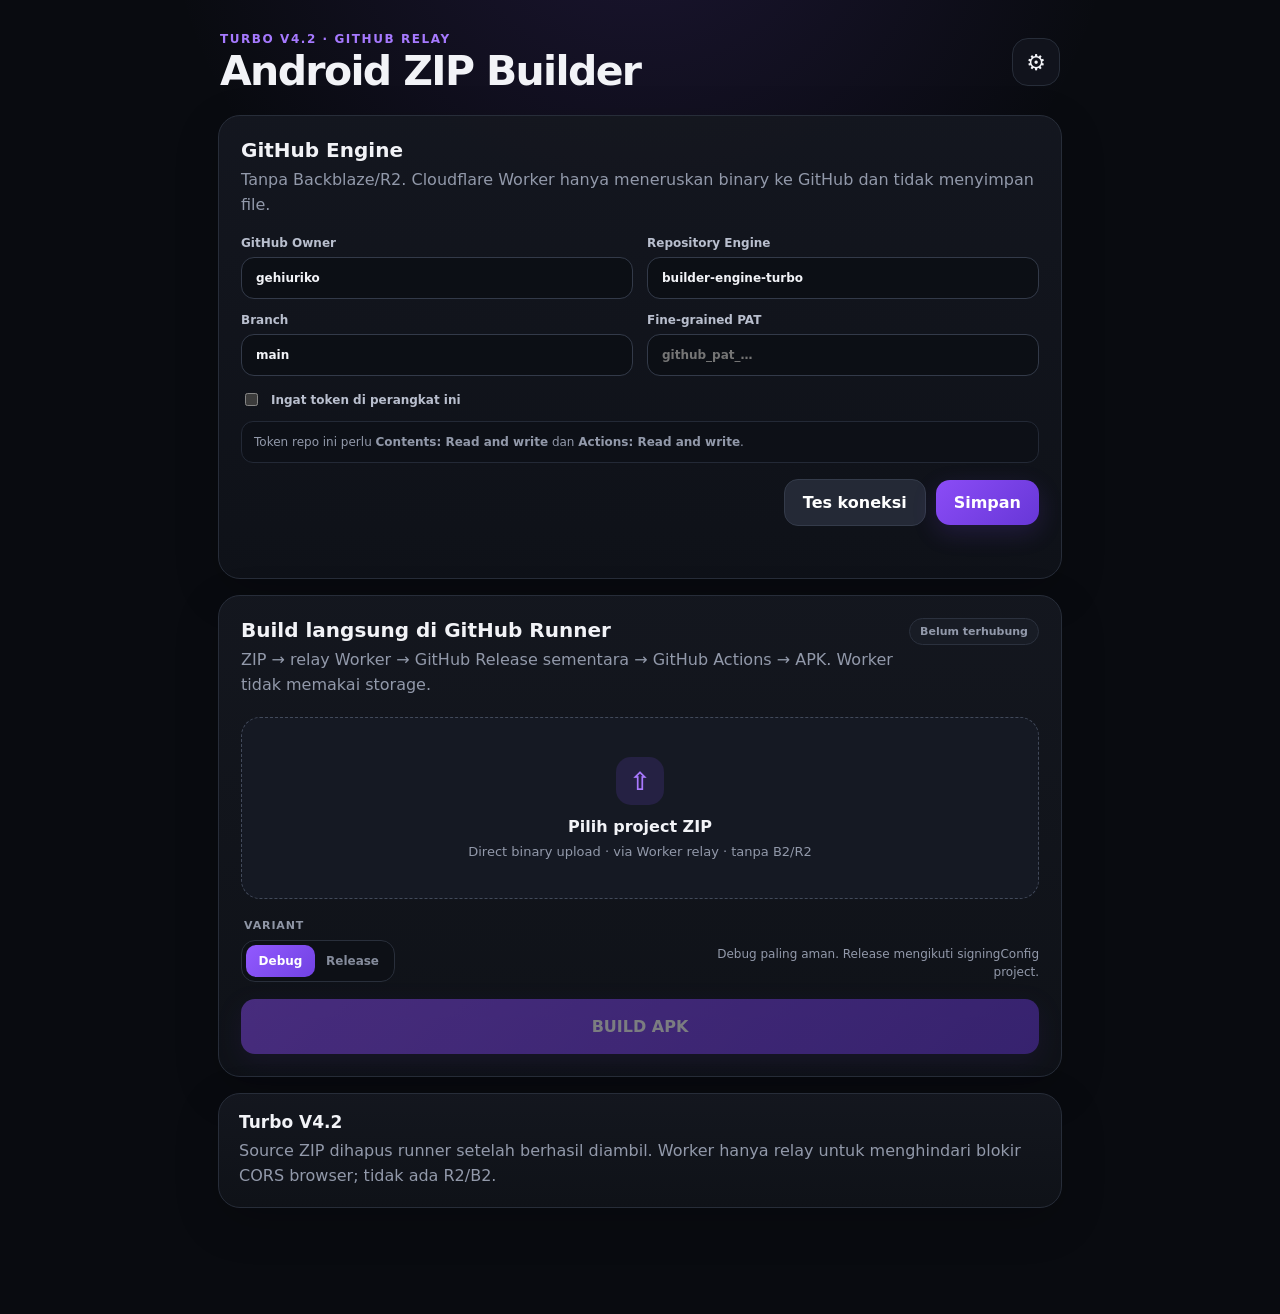
==== commit 8d3df110: "Rename index-v4.2-single.html to index.html" ====
--- a/index.html
+++ b/index.html
@@ -5,13 +5,437 @@
   <meta name="viewport" content="width=device-width,initial-scale=1,viewport-fit=cover">
   <meta name="theme-color" content="#0d0f14">
   <title>Android ZIP Builder</title>
-  <link rel="stylesheet" href="styles.css?v=4">
+  <style>
+:root {
+  color-scheme: dark;
+  --bg: #090b10;
+  --panel: #11141b;
+  --panel-2: #151923;
+  --border: #272d39;
+  --text: #f2f3f7;
+  --muted: #9299aa;
+  --purple: #8b4cf6;
+  --purple-2: #6737d7;
+  --green: #65d28b;
+  --red: #ff7171;
+  --yellow: #f5c86b;
+  --radius: 22px;
+}
+
+* { box-sizing: border-box; }
+
+html, body { margin: 0; min-height: 100%; }
+
+body {
+  background:
+    radial-gradient(circle at 50% -10%, rgba(118, 71, 218, .17), transparent 30rem),
+    var(--bg);
+  color: var(--text);
+  font-family: Inter, ui-sans-serif, system-ui, -apple-system, BlinkMacSystemFont, "Segoe UI", sans-serif;
+}
+
+button, input { font: inherit; }
+
+.shell {
+  width: min(100%, 880px);
+  margin: 0 auto;
+  padding: 28px 18px 90px;
+}
+
+.topbar {
+  display: flex;
+  align-items: center;
+  justify-content: space-between;
+  gap: 16px;
+  margin: 4px 2px 22px;
+}
+
+.eyebrow {
+  color: #a679ff;
+  font-weight: 900;
+  font-size: 12px;
+  letter-spacing: .13em;
+  margin-bottom: 5px;
+}
+
+h1, h2, h3, p { margin-top: 0; }
+
+h1 {
+  margin-bottom: 0;
+  font-size: clamp(29px, 7vw, 41px);
+  line-height: 1.02;
+  letter-spacing: -.04em;
+}
+
+h2 { margin-bottom: 6px; font-size: 20px; }
+
+h3 { margin-bottom: 7px; font-size: 17px; }
+
+p {
+  color: var(--muted);
+  line-height: 1.55;
+  margin-bottom: 0;
+}
+
+.card {
+  background: linear-gradient(180deg, rgba(20, 23, 31, .97), rgba(15, 18, 24, .97));
+  border: 1px solid var(--border);
+  border-radius: var(--radius);
+  padding: 22px;
+  margin-bottom: 16px;
+  box-shadow: 0 14px 45px rgba(0, 0, 0, .18);
+}
+
+.hidden { display: none !important; }
+
+.card-head {
+  display: flex;
+  align-items: flex-start;
+  justify-content: space-between;
+  gap: 14px;
+  margin-bottom: 19px;
+}
+
+.icon-button {
+  width: 48px;
+  height: 48px;
+  flex: 0 0 auto;
+  border-radius: 16px;
+  border: 1px solid var(--border);
+  background: rgba(18, 21, 29, .9);
+  color: var(--text);
+  font-size: 22px;
+}
+
+.grid {
+  display: grid;
+  gap: 14px;
+  margin-bottom: 14px;
+}
+
+.grid.two { grid-template-columns: repeat(2, minmax(0, 1fr)); }
+
+label {
+  display: block;
+  font-size: 12px;
+  font-weight: 800;
+  color: #b9bfce;
+}
+
+input[type="text"],
+input[type="password"],
+input:not([type]) {
+  width: 100%;
+  margin-top: 7px;
+  border: 1px solid #333a49;
+  border-radius: 13px;
+  background: #0c0f15;
+  color: var(--text);
+  padding: 13px 14px;
+  outline: none;
+}
+
+input:focus {
+  border-color: #8255df;
+  box-shadow: 0 0 0 3px rgba(130, 85, 223, .12);
+}
+
+.checkbox-row {
+  display: flex;
+  align-items: center;
+  gap: 10px;
+  margin: 8px 0 12px;
+  font-weight: 600;
+}
+
+.checkbox-row input { accent-color: var(--purple); }
+
+.permission-note, .micro {
+  color: var(--muted);
+  font-size: 12px;
+  line-height: 1.5;
+}
+
+.permission-note {
+  margin: 4px 0 16px;
+  padding: 11px 12px;
+  border-radius: 12px;
+  background: #0d1017;
+  border: 1px solid #232936;
+}
+
+.row {
+  display: flex;
+  align-items: center;
+  gap: 10px;
+}
+
+.actions-row { justify-content: flex-end; }
+
+.button {
+  border: 0;
+  border-radius: 14px;
+  padding: 13px 18px;
+  color: #fff;
+  font-weight: 900;
+  cursor: pointer;
+}
+
+.button:disabled {
+  cursor: default;
+  opacity: .45;
+}
+
+.button.primary {
+  background: linear-gradient(135deg, var(--purple), var(--purple-2));
+  box-shadow: 0 8px 24px rgba(122, 70, 231, .18);
+}
+
+.button.secondary {
+  background: #242936;
+  border: 1px solid #343b4a;
+}
+
+.build-button {
+  width: 100%;
+  min-height: 55px;
+  margin-top: 17px;
+  font-size: 16px;
+}
+
+.drop-zone {
+  width: 100%;
+  min-height: 182px;
+  display: flex;
+  flex-direction: column;
+  align-items: center;
+  justify-content: center;
+  gap: 8px;
+  border: 1px dashed #41495a;
+  border-radius: 19px;
+  background: #151923;
+  color: var(--text);
+  padding: 20px;
+}
+
+.drop-zone.drag {
+  border-color: #9b71f4;
+  background: rgba(111, 66, 204, .12);
+}
+
+.drop-icon {
+  width: 48px;
+  height: 48px;
+  border-radius: 15px;
+  display: grid;
+  place-items: center;
+  margin-bottom: 4px;
+  background: rgba(113, 67, 207, .18);
+  color: #a979ff;
+  font-size: 25px;
+  font-weight: 900;
+}
+
+#fileMeta {
+  color: var(--muted);
+  font-size: 13px;
+}
+
+.badge {
+  flex: 0 0 auto;
+  display: inline-flex;
+  align-items: center;
+  min-height: 27px;
+  padding: 5px 10px;
+  border-radius: 999px;
+  color: #d5c3ff;
+  background: rgba(130, 80, 232, .16);
+  border: 1px solid rgba(130, 80, 232, .22);
+  font-size: 11px;
+  font-weight: 900;
+}
+
+.badge.ok {
+  color: #8ce6a7;
+  background: rgba(58, 150, 90, .17);
+  border-color: rgba(69, 170, 103, .23);
+}
+
+.badge.bad {
+  color: #ff9d9d;
+  background: rgba(177, 55, 55, .17);
+  border-color: rgba(214, 72, 72, .23);
+}
+
+.badge.muted {
+  color: var(--muted);
+  background: #181c25;
+  border-color: #2b313e;
+}
+
+.build-options {
+  display: flex;
+  align-items: flex-end;
+  justify-content: space-between;
+  gap: 18px;
+  margin-top: 20px;
+}
+
+.label-title {
+  display: block;
+  margin: 0 0 8px 3px;
+  color: #8f96a6;
+  font-size: 11px;
+  font-weight: 900;
+  letter-spacing: .08em;
+}
+
+.segmented {
+  display: inline-flex;
+  border-radius: 14px;
+  padding: 4px;
+  background: #0d1016;
+  border: 1px solid #292f3b;
+}
+
+.segmented label { cursor: pointer; }
+
+.segmented input { display: none; }
+
+.segmented span {
+  display: inline-block;
+  min-width: 69px;
+  text-align: center;
+  padding: 9px 11px;
+  border-radius: 10px;
+  color: #858c9c;
+}
+
+.segmented input:checked + span {
+  color: white;
+  background: linear-gradient(135deg, #9259ff, #7142e2);
+}
+
+.hint {
+  max-width: 360px;
+  text-align: right;
+  font-size: 12px;
+}
+
+.progress-track {
+  width: 100%;
+  height: 8px;
+  overflow: hidden;
+  border-radius: 999px;
+  background: #090b10;
+  border: 1px solid #222733;
+  margin-bottom: 18px;
+}
+
+.progress-bar {
+  width: 3%;
+  height: 100%;
+  border-radius: inherit;
+  background: linear-gradient(90deg, #7440e2, #aa7cff);
+  transition: width .28s ease;
+}
+
+.steps {
+  display: grid;
+  gap: 8px;
+  margin-bottom: 14px;
+}
+
+.step {
+  display: flex;
+  align-items: center;
+  gap: 9px;
+  color: #8990a0;
+  font-size: 12px;
+}
+
+.step .dot {
+  width: 8px;
+  height: 8px;
+  border-radius: 99px;
+  background: #424957;
+}
+
+.step.active { color: #d8c7ff; }
+.step.active .dot { background: #9c70ff; box-shadow: 0 0 0 4px rgba(156,112,255,.12); }
+.step.done { color: #94dda8; }
+.step.done .dot { background: #5bc47a; }
+.step.failed { color: #ff9696; }
+.step.failed .dot { background: #ef6666; }
+
+.log-box {
+  display: none;
+  min-height: 120px;
+  max-height: 370px;
+  overflow: auto;
+  white-space: pre-wrap;
+  word-break: break-word;
+  background: #07090d;
+  color: #bac0cc;
+  border: 1px solid #252a35;
+  border-radius: 15px;
+  padding: 15px;
+  font: 12px/1.55 ui-monospace, SFMono-Regular, Menlo, Consolas, monospace;
+}
+
+.result-area {
+  margin-top: 15px;
+  display: grid;
+  gap: 10px;
+}
+
+.result-row {
+  display: flex;
+  align-items: center;
+  justify-content: space-between;
+  gap: 12px;
+  padding: 12px;
+  border: 1px solid #282e3a;
+  border-radius: 14px;
+  background: #0d1017;
+}
+
+.result-row .name {
+  min-width: 0;
+  overflow-wrap: anywhere;
+  font-size: 13px;
+  font-weight: 800;
+}
+
+.result-actions {
+  display: flex;
+  flex-wrap: wrap;
+  gap: 8px;
+  margin-top: 12px;
+}
+
+.note-card { padding: 18px 20px; }
+
+.micro { margin-top: 12px; min-height: 18px; }
+
+@media (max-width: 650px) {
+  .shell { padding: 23px 15px 80px; }
+  .card { padding: 18px; border-radius: 20px; }
+  .grid.two { grid-template-columns: 1fr; }
+  .build-options { align-items: flex-start; flex-direction: column; }
+  .hint { max-width: none; text-align: left; }
+  .card-head { gap: 10px; }
+  .result-row { align-items: stretch; flex-direction: column; }
+  .result-row .button { width: 100%; }
+}
+
+</style>
 </head>
 <body>
   <main class="shell">
     <header class="topbar">
       <div>
-        <div class="eyebrow">TURBO V4 · GITHUB DIRECT</div>
+        <div class="eyebrow">TURBO V4.2 · GITHUB RELAY</div>
         <h1>Android ZIP Builder</h1>
       </div>
       <button id="settingsButton" class="icon-button" type="button" aria-label="Pengaturan">⚙</button>
@@ -21,7 +445,7 @@
       <div class="card-head">
         <div>
           <h2>GitHub Engine</h2>
-          <p>Tanpa Backblaze, R2, atau Worker. ZIP dan APK memakai temporary GitHub Release asset.</p>
+          <p>Tanpa Backblaze/R2. Cloudflare Worker hanya meneruskan binary ke GitHub dan tidak menyimpan file.</p>
         </div>
       </div>
 
@@ -63,7 +487,7 @@
       <div class="card-head">
         <div>
           <h2>Build langsung di GitHub Runner</h2>
-          <p>ZIP → GitHub Release sementara → GitHub Actions → APK. Tidak ada B2/R2 di jalur build.</p>
+          <p>ZIP → relay Worker → GitHub Release sementara → GitHub Actions → APK. Worker tidak memakai storage.</p>
         </div>
         <span id="connectionBadge" class="badge muted">Belum terhubung</span>
       </div>
@@ -72,7 +496,7 @@
       <button id="dropZone" class="drop-zone" type="button">
         <span class="drop-icon">⇧</span>
         <strong id="fileTitle">Pilih project ZIP</strong>
-        <span id="fileMeta">Direct binary upload · tanpa Base64 · tanpa Git Blob</span>
+        <span id="fileMeta">Direct binary upload · via Worker relay · tanpa B2/R2</span>
       </button>
 
       <div class="build-options">
@@ -105,11 +529,850 @@
     </section>
 
     <section class="card note-card">
-      <h3>Turbo V4</h3>
-      <p>Source ZIP dihapus runner setelah berhasil diambil. APK dan build.log berada sementara di draft release sampai kamu download/bersihkan.</p>
+      <h3>Turbo V4.2</h3>
+      <p>Source ZIP dihapus runner setelah berhasil diambil. Worker hanya relay untuk menghindari blokir CORS browser; tidak ada R2/B2.</p>
     </section>
   </main>
 
-  <script src="app.js?v=4"></script>
+  <script>
+(() => {
+  'use strict';
+
+  const API_VERSION = '2026-03-10';
+  const WORKFLOW_FILE = 'build-apk.yml';
+  const RELAY_URL = 'https://android-builder-turbo-api.reiseakari.workers.dev';
+  const MAX_ZIP_BYTES = 1.9 * 1024 * 1024 * 1024;
+  const CONFIG_KEY = 'turbo-v4-github-config';
+  const TOKEN_LOCAL_KEY = 'turbo-v4-github-token';
+  const TOKEN_SESSION_KEY = 'turbo-v4-github-token-session';
+
+  const $ = (id) => document.getElementById(id);
+  const el = {
+    settingsButton: $('settingsButton'),
+    setupCard: $('setupCard'),
+    ownerInput: $('ownerInput'),
+    repoInput: $('repoInput'),
+    branchInput: $('branchInput'),
+    tokenInput: $('tokenInput'),
+    rememberTokenInput: $('rememberTokenInput'),
+    testButton: $('testButton'),
+    saveButton: $('saveButton'),
+    connectionResult: $('connectionResult'),
+    connectionBadge: $('connectionBadge'),
+    fileInput: $('fileInput'),
+    dropZone: $('dropZone'),
+    fileTitle: $('fileTitle'),
+    fileMeta: $('fileMeta'),
+    buildButton: $('buildButton'),
+    statusCard: $('statusCard'),
+    statusTitle: $('statusTitle'),
+    statusSubtitle: $('statusSubtitle'),
+    statusBadge: $('statusBadge'),
+    progressBar: $('progressBar'),
+    steps: $('steps'),
+    logBox: $('logBox'),
+    resultArea: $('resultArea')
+  };
+
+  let selectedFile = null;
+  let busy = false;
+  let currentReleaseId = null;
+  let currentJobId = null;
+  let currentRunId = null;
+  let currentAssets = [];
+  let currentLogAsset = null;
+
+  const sleep = (ms) => new Promise(resolve => setTimeout(resolve, ms));
+
+  function fmtBytes(bytes) {
+    const units = ['B', 'KB', 'MB', 'GB'];
+    let n = Number(bytes) || 0;
+    let i = 0;
+    while (n >= 1024 && i < units.length - 1) {
+      n /= 1024;
+      i++;
+    }
+    return `${n.toFixed(i ? 1 : 0)} ${units[i]}`;
+  }
+
+  function escapeHtml(value) {
+    return String(value).replace(/[&<>'"]/g, ch => ({
+      '&': '&amp;',
+      '<': '&lt;',
+      '>': '&gt;',
+      "'": '&#39;',
+      '"': '&quot;'
+    }[ch]));
+  }
+
+  function makeJobId() {
+    const random = crypto.getRandomValues(new Uint32Array(2));
+    const suffix = `${random[0].toString(36)}${random[1].toString(36)}`;
+    return `job-${Date.now()}-${suffix}`;
+  }
+
+  function loadConfig() {
+    let saved = {};
+    try {
+      saved = JSON.parse(localStorage.getItem(CONFIG_KEY) || '{}');
+    } catch (_) {}
+
+    el.ownerInput.value = saved.owner || 'gehiuriko';
+    el.repoInput.value = saved.repo || 'builder-engine-turbo';
+    el.branchInput.value = saved.branch || 'main';
+    el.rememberTokenInput.checked = Boolean(saved.rememberToken);
+
+    const token = saved.rememberToken
+      ? (localStorage.getItem(TOKEN_LOCAL_KEY) || '')
+      : (sessionStorage.getItem(TOKEN_SESSION_KEY) || '');
+
+    el.tokenInput.value = token;
+    refreshConnectionBadge();
+
+    if (!token) el.setupCard.classList.remove('hidden');
+  }
+
+  function getConfig() {
+    const owner = el.ownerInput.value.trim();
+    const repo = el.repoInput.value.trim();
+    const branch = el.branchInput.value.trim() || 'main';
+    const token = el.tokenInput.value.trim();
+
+    if (!owner || !repo || !token) {
+      throw new Error('Isi GitHub Owner, Repository Engine, Branch, dan Fine-grained PAT.');
+    }
+
+    return { owner, repo, branch, token };
+  }
+
+  function saveConfig() {
+    const cfg = getConfig();
+    const rememberToken = el.rememberTokenInput.checked;
+
+    localStorage.setItem(CONFIG_KEY, JSON.stringify({
+      owner: cfg.owner,
+      repo: cfg.repo,
+      branch: cfg.branch,
+      rememberToken
+    }));
+
+    if (rememberToken) {
+      localStorage.setItem(TOKEN_LOCAL_KEY, cfg.token);
+      sessionStorage.removeItem(TOKEN_SESSION_KEY);
+    } else {
+      sessionStorage.setItem(TOKEN_SESSION_KEY, cfg.token);
+      localStorage.removeItem(TOKEN_LOCAL_KEY);
+    }
+
+    refreshConnectionBadge();
+  }
+
+  function hasConfig() {
+    try {
+      getConfig();
+      return true;
+    } catch (_) {
+      return false;
+    }
+  }
+
+  function refreshConnectionBadge() {
+    if (hasConfig()) {
+      const cfg = getConfig();
+      el.connectionBadge.textContent = `${cfg.owner}/${cfg.repo}`;
+      el.connectionBadge.className = 'badge ok';
+    } else {
+      el.connectionBadge.textContent = 'Belum terhubung';
+      el.connectionBadge.className = 'badge muted';
+    }
+
+    el.buildButton.disabled = busy || !selectedFile || !hasConfig();
+  }
+
+  async function githubFetch(urlOrPath, options = {}) {
+    const cfg = getConfig();
+    const url = /^https:\/\//i.test(urlOrPath)
+      ? urlOrPath
+      : `https://api.github.com${urlOrPath}`;
+
+    const headers = new Headers(options.headers || {});
+    if (!headers.has('Accept')) headers.set('Accept', 'application/vnd.github+json');
+    headers.set('Authorization', `Bearer ${cfg.token}`);
+    headers.set('X-GitHub-Api-Version', API_VERSION);
+
+    let body = options.body;
+    if (
+      body &&
+      !(body instanceof Blob) &&
+      !(body instanceof File) &&
+      !(body instanceof ArrayBuffer) &&
+      typeof body !== 'string'
+    ) {
+      headers.set('Content-Type', 'application/json');
+      body = JSON.stringify(body);
+    }
+
+    const response = await fetch(url, {
+      ...options,
+      headers,
+      body,
+      cache: options.cache || 'no-store'
+    });
+
+    if (!response.ok) {
+      let detail = '';
+      try {
+        const j = await response.json();
+        detail = j.message || JSON.stringify(j);
+      } catch (_) {
+        try { detail = await response.text(); } catch (_) {}
+      }
+      throw new Error(`GitHub ${response.status}: ${detail || response.statusText}`);
+    }
+
+    if (response.status === 204) return null;
+
+    const type = response.headers.get('content-type') || '';
+    if (type.includes('json')) return response.json();
+    return response;
+  }
+
+  function setBusy(value) {
+    busy = value;
+    el.settingsButton.disabled = value;
+    el.buildButton.disabled = value || !selectedFile || !hasConfig();
+  }
+
+  function setStatus(title, subtitle, badge = 'WORKING', progress = 8, cls = '') {
+    el.statusCard.classList.remove('hidden');
+    el.statusTitle.textContent = title;
+    el.statusSubtitle.textContent = subtitle || '';
+    el.statusBadge.textContent = badge;
+    el.statusBadge.className = `badge ${cls}`.trim();
+    el.progressBar.style.width = `${Math.max(3, Math.min(100, progress))}%`;
+  }
+
+  function log(text) {
+    const now = new Date().toLocaleTimeString('id-ID', { hour12: false });
+    el.logBox.style.display = 'block';
+    el.logBox.textContent += `[${now}] ${text}
+`;
+    el.logBox.scrollTop = el.logBox.scrollHeight;
+  }
+
+  function renderSteps(jobs) {
+    if (!jobs?.length) return;
+
+    const all = jobs.flatMap(job =>
+      (job.steps || []).map(step => ({ ...step, jobName: job.name }))
+    );
+
+    el.steps.innerHTML = all.map(step => {
+      const cls =
+        step.conclusion === 'failure' ? 'failed' :
+        step.status === 'completed' ? 'done' :
+        step.status === 'in_progress' ? 'active' : '';
+
+      return `<div class="step ${cls}">
+        <span class="dot"></span>
+        <span>${escapeHtml(step.name)}</span>
+      </div>`;
+    }).join('');
+  }
+
+  async function testConnection() {
+    el.connectionResult.textContent = 'Mengecek GitHub + relay…';
+
+    try {
+      saveConfig();
+      const cfg = getConfig();
+
+      const [repo, relay] = await Promise.all([
+        githubFetch(
+          `/repos/${encodeURIComponent(cfg.owner)}/${encodeURIComponent(cfg.repo)}`
+        ),
+        fetch(`${RELAY_URL}/health`, { cache: 'no-store' })
+      ]);
+
+      await githubFetch(
+        `/repos/${encodeURIComponent(cfg.owner)}/${encodeURIComponent(cfg.repo)}` +
+        `/actions/workflows/${encodeURIComponent(WORKFLOW_FILE)}`
+      );
+
+      if (!relay.ok) {
+        throw new Error(`Relay Worker HTTP ${relay.status}`);
+      }
+
+      const relayInfo = await relay.json();
+      if (!relayInfo.ok) throw new Error('Relay Worker merespons tetapi tidak sehat.');
+
+      el.connectionResult.textContent =
+        `OK — ${repo.full_name}. Workflow + relay siap.`;
+      el.connectionBadge.textContent = 'GitHub + relay siap';
+      el.connectionBadge.className = 'badge ok';
+    } catch (error) {
+      el.connectionResult.textContent = error.message;
+      el.connectionBadge.textContent = 'Koneksi gagal';
+      el.connectionBadge.className = 'badge bad';
+    }
+  }
+
+  function chooseFile(file) {
+    if (!file) return;
+
+    if (!file.name.toLowerCase().endsWith('.zip')) {
+      alert('File harus berupa project .zip');
+      return;
+    }
+
+    if (file.size <= 0 || file.size > MAX_ZIP_BYTES) {
+      alert('ZIP terlalu besar. Batas builder ini sekitar 1.9 GiB per file.');
+      return;
+    }
+
+    selectedFile = file;
+    el.fileTitle.textContent = file.name;
+    el.fileMeta.textContent = `${fmtBytes(file.size)} · siap direct upload ke GitHub`;
+    refreshConnectionBadge();
+  }
+
+  async function createDraftRelease(cfg, jobId) {
+    return githubFetch(
+      `/repos/${encodeURIComponent(cfg.owner)}/${encodeURIComponent(cfg.repo)}/releases`,
+      {
+        method: 'POST',
+        body: {
+          tag_name: `builder-${jobId}`,
+          target_commitish: cfg.branch,
+          name: `Temporary Android build ${jobId}`,
+          body: 'Temporary draft release used by Android ZIP Builder Turbo V4.',
+          draft: true,
+          prerelease: true
+        }
+      }
+    );
+  }
+
+  async function uploadSourceAsset(release, file, jobId) {
+    const cfg = getConfig();
+    const assetName = `${jobId}-source.zip`;
+
+    const url =
+      `${RELAY_URL}/upload` +
+      `?owner=${encodeURIComponent(cfg.owner)}` +
+      `&repo=${encodeURIComponent(cfg.repo)}` +
+      `&release_id=${encodeURIComponent(release.id)}` +
+      `&name=${encodeURIComponent(assetName)}`;
+
+    const response = await fetch(url, {
+      method: 'POST',
+      headers: {
+        'Authorization': `Bearer ${cfg.token}`,
+        'Content-Type': 'application/zip'
+      },
+      body: file
+    });
+
+    if (!response.ok) {
+      let detail = '';
+      try {
+        const j = await response.json();
+        detail = j.message || JSON.stringify(j);
+      } catch (_) {
+        try { detail = await response.text(); } catch (_) {}
+      }
+      throw new Error(`Relay upload ${response.status}: ${detail || response.statusText}`);
+    }
+
+    return response.json();
+  }
+
+  async function dispatchBuild(cfg, jobId, release, asset, variant) {
+    const startedAt = Date.now();
+
+    await githubFetch(
+      `/repos/${encodeURIComponent(cfg.owner)}/${encodeURIComponent(cfg.repo)}` +
+      `/actions/workflows/${encodeURIComponent(WORKFLOW_FILE)}/dispatches`,
+      {
+        method: 'POST',
+        body: {
+          ref: cfg.branch,
+          inputs: {
+            job_id: jobId,
+            release_id: String(release.id),
+            asset_id: String(asset.id),
+            asset_name: selectedFile.name,
+            variant
+          }
+        }
+      }
+    );
+
+    for (let attempt = 0; attempt < 35; attempt++) {
+      await sleep(attempt === 0 ? 1200 : 1800);
+
+      const runs = await githubFetch(
+        `/repos/${encodeURIComponent(cfg.owner)}/${encodeURIComponent(cfg.repo)}` +
+        `/actions/workflows/${encodeURIComponent(WORKFLOW_FILE)}/runs` +
+        `?event=workflow_dispatch&branch=${encodeURIComponent(cfg.branch)}&per_page=30`
+      );
+
+      const match = (runs.workflow_runs || []).find(run => {
+        const title = String(run.display_title || '');
+        const created = Date.parse(run.created_at || '') || 0;
+        return title.includes(jobId) && created >= startedAt - 60_000;
+      });
+
+      if (match) return match.id;
+    }
+
+    throw new Error('Workflow sudah dipicu tetapi run ID belum ditemukan.');
+  }
+
+  async function waitForRun(cfg, runId) {
+    let lastSignature = '';
+
+    for (;;) {
+      const [run, jobs] = await Promise.all([
+        githubFetch(
+          `/repos/${encodeURIComponent(cfg.owner)}/${encodeURIComponent(cfg.repo)}` +
+          `/actions/runs/${runId}`
+        ),
+        githubFetch(
+          `/repos/${encodeURIComponent(cfg.owner)}/${encodeURIComponent(cfg.repo)}` +
+          `/actions/runs/${runId}/jobs?per_page=100`
+        )
+      ]);
+
+      renderSteps(jobs.jobs || []);
+
+      const steps = (jobs.jobs || []).flatMap(job => job.steps || []);
+      const done = steps.filter(step => step.status === 'completed').length;
+      const active = steps.find(step => step.status === 'in_progress');
+      const progress = steps.length
+        ? Math.min(94, 22 + Math.round((done / steps.length) * 68))
+        : 20;
+
+      const signature = `${run.status}:${done}/${steps.length}:${active?.name || ''}`;
+      if (signature !== lastSignature) {
+        lastSignature = signature;
+        if (active) log(active.name);
+      }
+
+      if (run.status === 'queued') {
+        setStatus('Build masuk antrean', 'Menunggu GitHub runner…', 'QUEUED', 18);
+      } else if (run.status !== 'completed') {
+        setStatus(
+          'Sedang membuild APK',
+          active?.name || 'GitHub Actions sedang berjalan…',
+          'BUILDING',
+          progress
+        );
+      } else {
+        if (run.conclusion === 'success') {
+          setStatus('Build berhasil', 'Mengambil hasil APK…', 'SUCCESS', 96, 'ok');
+          return run;
+        }
+
+        setStatus(
+          'Build gagal',
+          `Conclusion: ${run.conclusion || 'failure'}`,
+          'FAILED',
+          100,
+          'bad'
+        );
+        return run;
+      }
+
+      await sleep(3500);
+    }
+  }
+
+  async function listReleaseAssets(cfg, releaseId) {
+    return githubFetch(
+      `/repos/${encodeURIComponent(cfg.owner)}/${encodeURIComponent(cfg.repo)}` +
+      `/releases/${releaseId}/assets?per_page=100`
+    );
+  }
+
+  async function waitForOutputAssets(cfg, releaseId, jobId, expectSuccess) {
+    for (let attempt = 0; attempt < 40; attempt++) {
+      const assets = await listReleaseAssets(cfg, releaseId);
+
+      const apks = assets.filter(asset =>
+        asset.name.startsWith(`${jobId}-result-`) &&
+        asset.name.toLowerCase().endsWith('.apk')
+      );
+
+      const logAsset = assets.find(asset => asset.name === `${jobId}-build.log`) || null;
+      const statusAsset = assets.find(asset => asset.name === `${jobId}-status.json`) || null;
+
+      if (expectSuccess && apks.length) {
+        return { apks, logAsset, statusAsset };
+      }
+
+      if (!expectSuccess && (logAsset || statusAsset)) {
+        return { apks, logAsset, statusAsset };
+      }
+
+      await sleep(2000);
+    }
+
+    return { apks: [], logAsset: null, statusAsset: null };
+  }
+
+  async function fetchAssetBlob(cfg, asset) {
+    const url =
+      `${RELAY_URL}/asset` +
+      `?owner=${encodeURIComponent(cfg.owner)}` +
+      `&repo=${encodeURIComponent(cfg.repo)}` +
+      `&asset_id=${encodeURIComponent(asset.id)}`;
+
+    const response = await fetch(url, {
+      headers: { 'Authorization': `Bearer ${cfg.token}` },
+      cache: 'no-store'
+    });
+
+    if (!response.ok) {
+      let detail = '';
+      try {
+        const j = await response.json();
+        detail = j.message || JSON.stringify(j);
+      } catch (_) {
+        try { detail = await response.text(); } catch (_) {}
+      }
+      throw new Error(`Relay download ${response.status}: ${detail || response.statusText}`);
+    }
+
+    return response.blob();
+  }
+
+  async function fetchAssetText(cfg, asset) {
+    const blob = await fetchAssetBlob(cfg, asset);
+    return blob.text();
+  }
+
+  function triggerDownload(blob, name) {
+    const url = URL.createObjectURL(blob);
+    const a = document.createElement('a');
+    a.href = url;
+    a.download = name;
+    document.body.appendChild(a);
+    a.click();
+    a.remove();
+    setTimeout(() => URL.revokeObjectURL(url), 120_000);
+  }
+
+  async function downloadAsset(cfg, asset, button) {
+    const old = button?.textContent;
+
+    try {
+      if (button) {
+        button.disabled = true;
+        button.textContent = 'DOWNLOADING…';
+      }
+
+      log(`Mengunduh ${asset.name} dari GitHub…`);
+      const blob = await fetchAssetBlob(cfg, asset);
+      const cleanName = asset.name.replace(
+        new RegExp(`^${currentJobId}-result-\d+-`),
+        ''
+      ) || 'app.apk';
+
+      triggerDownload(blob, cleanName);
+      log(`Download dimulai: ${cleanName} (${fmtBytes(blob.size)}).`);
+    } finally {
+      if (button) {
+        button.disabled = false;
+        button.textContent = old || 'DOWNLOAD APK';
+      }
+    }
+  }
+
+  async function deleteRelease(cfg) {
+    if (!currentReleaseId) return;
+
+    await githubFetch(
+      `/repos/${encodeURIComponent(cfg.owner)}/${encodeURIComponent(cfg.repo)}` +
+      `/releases/${currentReleaseId}`,
+      { method: 'DELETE' }
+    );
+
+    log('Temporary draft release sudah dihapus.');
+    currentReleaseId = null;
+  }
+
+  function showResults(cfg, apks, logAsset) {
+    el.resultArea.classList.remove('hidden');
+    el.resultArea.innerHTML = '';
+
+    apks.forEach(asset => {
+      const row = document.createElement('div');
+      row.className = 'result-row';
+
+      const label = document.createElement('span');
+      label.className = 'name';
+      label.textContent = `${asset.name} · ${fmtBytes(asset.size)}`;
+
+      const btn = document.createElement('button');
+      btn.type = 'button';
+      btn.className = 'button primary';
+      btn.textContent = 'DOWNLOAD APK';
+      btn.addEventListener('click', async () => {
+        try {
+          await downloadAsset(cfg, asset, btn);
+        } catch (error) {
+          alert(error.message);
+          log(`ERROR download: ${error.message}`);
+        }
+      });
+
+      row.append(label, btn);
+      el.resultArea.appendChild(row);
+    });
+
+    const actions = document.createElement('div');
+    actions.className = 'result-actions';
+
+    if (logAsset) {
+      const logBtn = document.createElement('button');
+      logBtn.type = 'button';
+      logBtn.className = 'button secondary';
+      logBtn.textContent = 'BUKA BUILD LOG';
+      logBtn.addEventListener('click', async () => {
+        try {
+          logBtn.disabled = true;
+          const text = await fetchAssetText(cfg, logAsset);
+          el.logBox.style.display = 'block';
+          el.logBox.textContent = text;
+          el.logBox.scrollTop = el.logBox.scrollHeight;
+        } catch (error) {
+          alert(error.message);
+        } finally {
+          logBtn.disabled = false;
+        }
+      });
+      actions.appendChild(logBtn);
+    }
+
+    const cleanBtn = document.createElement('button');
+    cleanBtn.type = 'button';
+    cleanBtn.className = 'button secondary';
+    cleanBtn.textContent = 'BERSIHKAN FILE SEMENTARA';
+    cleanBtn.addEventListener('click', async () => {
+      try {
+        cleanBtn.disabled = true;
+        await deleteRelease(cfg);
+        cleanBtn.textContent = 'SUDAH DIBERSIHKAN';
+      } catch (error) {
+        cleanBtn.disabled = false;
+        alert(error.message);
+      }
+    });
+    actions.appendChild(cleanBtn);
+
+    el.resultArea.appendChild(actions);
+  }
+
+  async function loadFailureLog(cfg, releaseId, jobId) {
+    const output = await waitForOutputAssets(cfg, releaseId, jobId, false);
+
+    if (output.logAsset) {
+      try {
+        const text = await fetchAssetText(cfg, output.logAsset);
+        el.logBox.style.display = 'block';
+        el.logBox.textContent = text;
+        el.logBox.scrollTop = el.logBox.scrollHeight;
+        currentLogAsset = output.logAsset;
+        log('Build log kegagalan berhasil dimuat.');
+      } catch (error) {
+        log(`Build log ada, tetapi gagal dimuat: ${error.message}`);
+      }
+    }
+
+    return output;
+  }
+
+  async function cleanupOnEarlyFailure(cfg, release) {
+    if (!release?.id) return;
+    try {
+      await githubFetch(
+        `/repos/${encodeURIComponent(cfg.owner)}/${encodeURIComponent(cfg.repo)}` +
+        `/releases/${release.id}`,
+        { method: 'DELETE' }
+      );
+      if (currentReleaseId === release.id) currentReleaseId = null;
+      log('Temporary release dibersihkan karena build belum sempat berjalan.');
+    } catch (_) {}
+  }
+
+  async function build() {
+    if (!selectedFile || busy) return;
+
+    let cfg;
+    let release = null;
+    let workflowDispatched = false;
+
+    try {
+      saveConfig();
+      cfg = getConfig();
+
+      const variant =
+        document.querySelector('input[name="variant"]:checked')?.value || 'debug';
+
+      currentJobId = makeJobId();
+      currentReleaseId = null;
+      currentRunId = null;
+      currentAssets = [];
+      currentLogAsset = null;
+
+      setBusy(true);
+      el.steps.innerHTML = '';
+      el.logBox.textContent = '';
+      el.logBox.style.display = 'block';
+      el.resultArea.innerHTML = '';
+      el.resultArea.classList.add('hidden');
+
+      setStatus(
+        'Menyiapkan upload',
+        `${selectedFile.name} · ${fmtBytes(selectedFile.size)}`,
+        'PREPARE',
+        5
+      );
+      log(`Job ID: ${currentJobId}`);
+
+      release = await createDraftRelease(cfg, currentJobId);
+      currentReleaseId = release.id;
+      log(`Temporary draft release: ${release.id}`);
+
+      setStatus(
+        'Mengupload project',
+        'Binary ZIP langsung ke GitHub Release…',
+        'UPLOAD',
+        10
+      );
+
+      const sourceAsset = await uploadSourceAsset(release, selectedFile, currentJobId);
+      log(`Upload selesai: ${fmtBytes(sourceAsset.size)}.`);
+
+      setStatus(
+        'Memulai runner',
+        'Mengirim workflow_dispatch…',
+        'START',
+        16
+      );
+
+      currentRunId = await dispatchBuild(
+        cfg,
+        currentJobId,
+        release,
+        sourceAsset,
+        variant
+      );
+      workflowDispatched = true;
+
+      log(`GitHub Actions run: ${currentRunId}`);
+
+      const run = await waitForRun(cfg, currentRunId);
+
+      if (run.conclusion !== 'success') {
+        const output = await loadFailureLog(cfg, release.id, currentJobId);
+        showResults(cfg, [], output.logAsset);
+        throw new Error(
+          `Build gagal (${run.conclusion || 'unknown'}). Build log sudah dicoba dimuat.`
+        );
+      }
+
+      const output = await waitForOutputAssets(
+        cfg,
+        release.id,
+        currentJobId,
+        true
+      );
+
+      if (!output.apks.length) {
+        throw new Error(
+          'Workflow sukses tetapi APK belum ditemukan di temporary release.'
+        );
+      }
+
+      currentAssets = output.apks;
+      currentLogAsset = output.logAsset;
+
+      setStatus(
+        'APK siap',
+        `${output.apks.length} APK tersedia untuk download.`,
+        'READY',
+        100,
+        'ok'
+      );
+
+      log(`APK siap: ${output.apks.map(x => x.name).join(', ')}`);
+      showResults(cfg, output.apks, output.logAsset);
+
+    } catch (error) {
+      log(`ERROR: ${error.message}`);
+
+      if (!el.statusBadge.classList.contains('bad')) {
+        setStatus('Proses berhenti', error.message, 'ERROR', 100, 'bad');
+      }
+
+      if (cfg && release && !workflowDispatched) {
+        await cleanupOnEarlyFailure(cfg, release);
+      }
+    } finally {
+      setBusy(false);
+    }
+  }
+
+  el.settingsButton.addEventListener('click', () => {
+    el.setupCard.classList.toggle('hidden');
+  });
+
+  el.saveButton.addEventListener('click', () => {
+    try {
+      saveConfig();
+      el.connectionResult.textContent = 'Pengaturan tersimpan.';
+      el.setupCard.classList.add('hidden');
+    } catch (error) {
+      el.connectionResult.textContent = error.message;
+    }
+  });
+
+  el.testButton.addEventListener('click', testConnection);
+
+  el.dropZone.addEventListener('click', () => el.fileInput.click());
+  el.fileInput.addEventListener('change', () => chooseFile(el.fileInput.files?.[0]));
+
+  ['dragenter', 'dragover'].forEach(type => {
+    el.dropZone.addEventListener(type, event => {
+      event.preventDefault();
+      el.dropZone.classList.add('drag');
+    });
+  });
+
+  ['dragleave', 'drop'].forEach(type => {
+    el.dropZone.addEventListener(type, event => {
+      event.preventDefault();
+      el.dropZone.classList.remove('drag');
+    });
+  });
+
+  el.dropZone.addEventListener('drop', event => {
+    chooseFile(event.dataTransfer?.files?.[0]);
+  });
+
+  el.buildButton.addEventListener('click', build);
+
+  [
+    el.ownerInput,
+    el.repoInput,
+    el.branchInput,
+    el.tokenInput
+  ].forEach(input => input.addEventListener('input', refreshConnectionBadge));
+
+  loadConfig();
+})();
+</script>
 </body>
 </html>
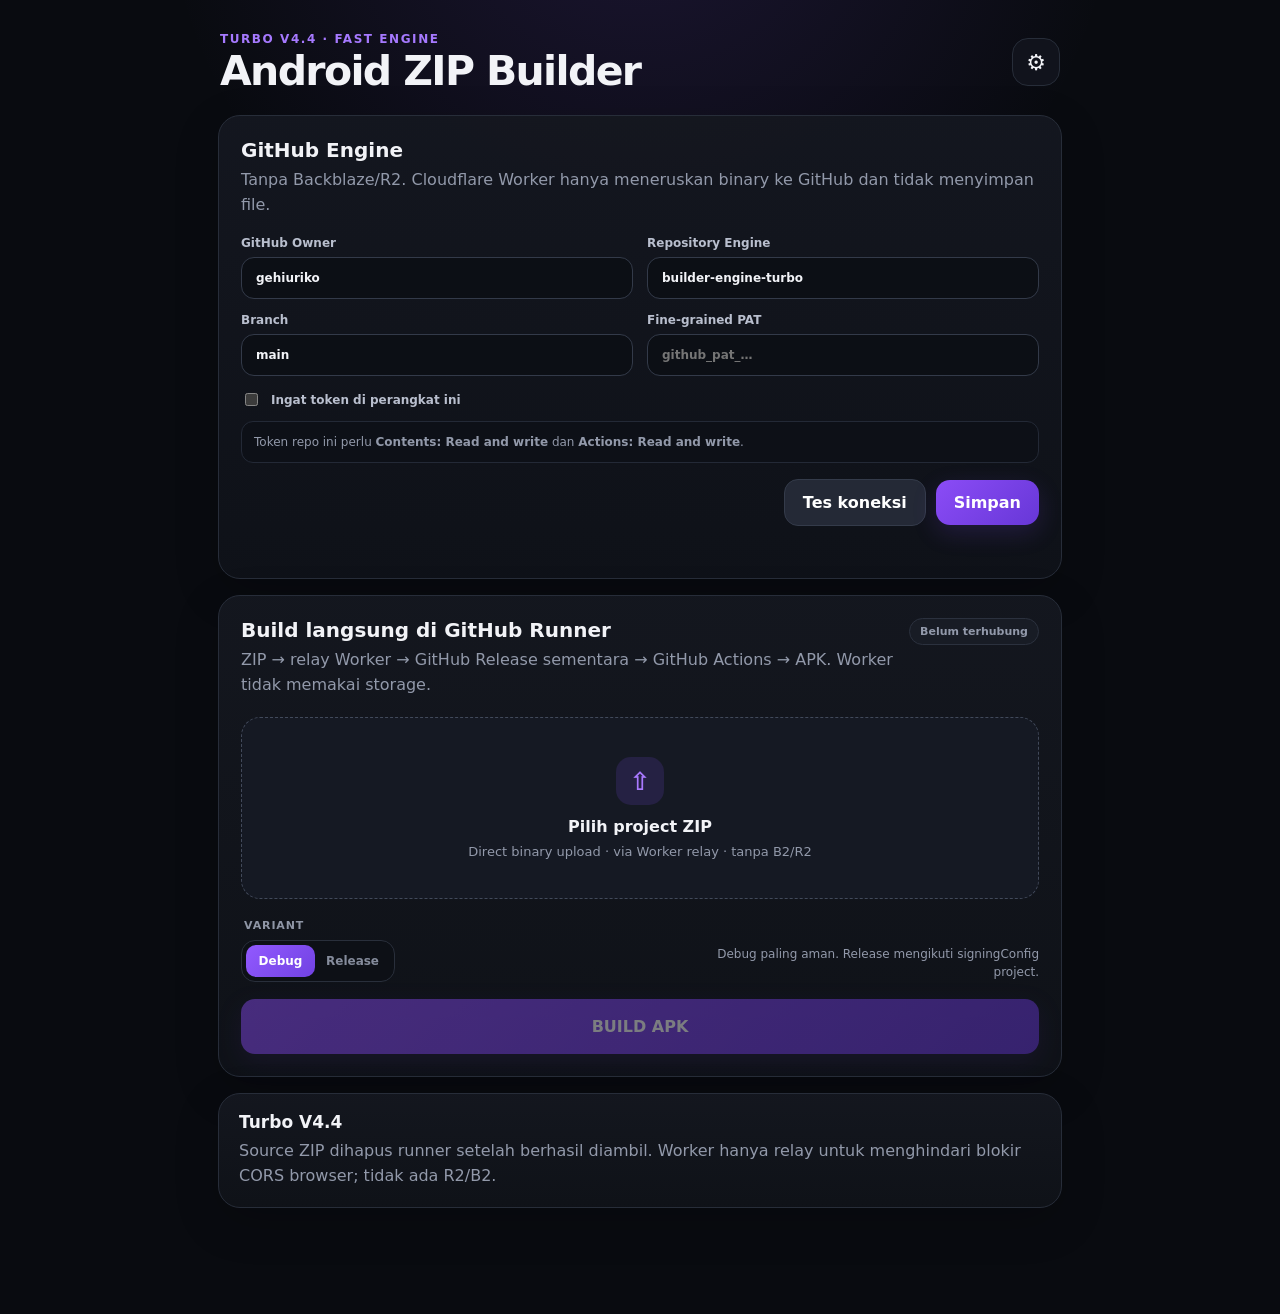
==== commit 9f1d591a: "Add files via upload" ====
--- a/index.html
+++ b/index.html
@@ -429,13 +429,39 @@
   .result-row .button { width: 100%; }
 }
 
+
+.download-toast {
+  position: fixed;
+  left: 50%;
+  bottom: max(22px, env(safe-area-inset-bottom));
+  transform: translateX(-50%) translateY(18px);
+  width: min(calc(100% - 30px), 560px);
+  z-index: 99999;
+  padding: 14px 16px;
+  border: 1px solid rgba(104, 211, 145, .36);
+  border-radius: 15px;
+  background: rgba(15, 27, 21, .97);
+  color: #dff8e7;
+  box-shadow: 0 18px 50px rgba(0,0,0,.42);
+  font-size: 13px;
+  font-weight: 800;
+  line-height: 1.45;
+  opacity: 0;
+  pointer-events: none;
+  transition: opacity .18s ease, transform .18s ease;
+}
+.download-toast.show {
+  opacity: 1;
+  transform: translateX(-50%) translateY(0);
+}
+
 </style>
 </head>
 <body>
   <main class="shell">
     <header class="topbar">
       <div>
-        <div class="eyebrow">TURBO V4.2 · GITHUB RELAY</div>
+        <div class="eyebrow">TURBO V4.4 · FAST ENGINE</div>
         <h1>Android ZIP Builder</h1>
       </div>
       <button id="settingsButton" class="icon-button" type="button" aria-label="Pengaturan">⚙</button>
@@ -529,7 +555,7 @@
     </section>
 
     <section class="card note-card">
-      <h3>Turbo V4.2</h3>
+      <h3>Turbo V4.4</h3>
       <p>Source ZIP dihapus runner setelah berhasil diambil. Worker hanya relay untuk menghindari blokir CORS browser; tidak ada R2/B2.</p>
     </section>
   </main>
@@ -760,6 +786,26 @@
     el.logBox.scrollTop = el.logBox.scrollHeight;
   }
 
+  function showDownloadToast(text) {
+    let toast = document.getElementById('downloadToast');
+    if (!toast) {
+      toast = document.createElement('div');
+      toast.id = 'downloadToast';
+      toast.className = 'download-toast';
+      document.body.appendChild(toast);
+    }
+
+    toast.textContent = text;
+    toast.classList.remove('show');
+    void toast.offsetWidth;
+    toast.classList.add('show');
+
+    clearTimeout(showDownloadToast.timer);
+    showDownloadToast.timer = setTimeout(() => {
+      toast.classList.remove('show');
+    }, 5000);
+  }
+
   function renderSteps(jobs) {
     if (!jobs?.length) return;
 
@@ -1052,15 +1098,34 @@
     return blob.text();
   }
 
-  function triggerDownload(blob, name) {
-    const url = URL.createObjectURL(blob);
-    const a = document.createElement('a');
-    a.href = url;
-    a.download = name;
-    document.body.appendChild(a);
-    a.click();
-    a.remove();
-    setTimeout(() => URL.revokeObjectURL(url), 120_000);
+  async function getDirectDownloadUrl(cfg, asset) {
+    const url =
+      `${RELAY_URL}/asset-url` +
+      `?owner=${encodeURIComponent(cfg.owner)}` +
+      `&repo=${encodeURIComponent(cfg.repo)}` +
+      `&asset_id=${encodeURIComponent(asset.id)}`;
+
+    const response = await fetch(url, {
+      headers: { 'Authorization': `Bearer ${cfg.token}` },
+      cache: 'no-store'
+    });
+
+    if (!response.ok) {
+      let detail = '';
+      try {
+        const j = await response.json();
+        detail = j.message || JSON.stringify(j);
+      } catch (_) {
+        try { detail = await response.text(); } catch (_) {}
+      }
+      throw new Error(`Direct download ${response.status}: ${detail || response.statusText}`);
+    }
+
+    const data = await response.json();
+    if (!data.downloadUrl || !/^https:\/\//i.test(data.downloadUrl)) {
+      throw new Error('GitHub tidak mengembalikan direct download URL.');
+    }
+    return data.downloadUrl;
   }
 
   async function downloadAsset(cfg, asset, button) {
@@ -1069,22 +1134,50 @@
     try {
       if (button) {
         button.disabled = true;
-        button.textContent = 'DOWNLOADING…';
-      }
-
-      log(`Mengunduh ${asset.name} dari GitHub…`);
-      const blob = await fetchAssetBlob(cfg, asset);
+        button.textContent = 'MENYIAPKAN…';
+      }
+
+      log(`Meminta direct download URL untuk ${asset.name}…`);
+      const directUrl = await getDirectDownloadUrl(cfg, asset);
+
       const cleanName = asset.name.replace(
-        new RegExp(`^${currentJobId}-result-\d+-`),
+        new RegExp(`^${currentJobId}-result-\\d+-`),
         ''
       ) || 'app.apk';
 
-      triggerDownload(blob, cleanName);
-      log(`Download dimulai: ${cleanName} (${fmtBytes(blob.size)}).`);
+      setStatus(
+        'Download dimulai',
+        `${cleanName} · ${fmtBytes(asset.size)} · Chrome menangani file`,
+        'DOWNLOAD',
+        100,
+        'ok'
+      );
+
+      showDownloadToast(
+        `Download ${cleanName} dimulai. Cek panel download Chrome jika progres sistem tidak muncul.`
+      );
+
+      if (button) {
+        button.textContent = 'DOWNLOAD DIMULAI ✓';
+      }
+
+      await sleep(350);
+
+      const a = document.createElement('a');
+      a.href = directUrl;
+      a.rel = 'noopener';
+      a.style.display = 'none';
+      document.body.appendChild(a);
+      a.click();
+      a.remove();
+
+      log(`Download langsung diserahkan ke Chrome: ${cleanName} (${fmtBytes(asset.size)}).`);
     } finally {
       if (button) {
-        button.disabled = false;
-        button.textContent = old || 'DOWNLOAD APK';
+        setTimeout(() => {
+          button.disabled = false;
+          button.textContent = old || 'DOWNLOAD APK';
+        }, 2500);
       }
     }
   }
